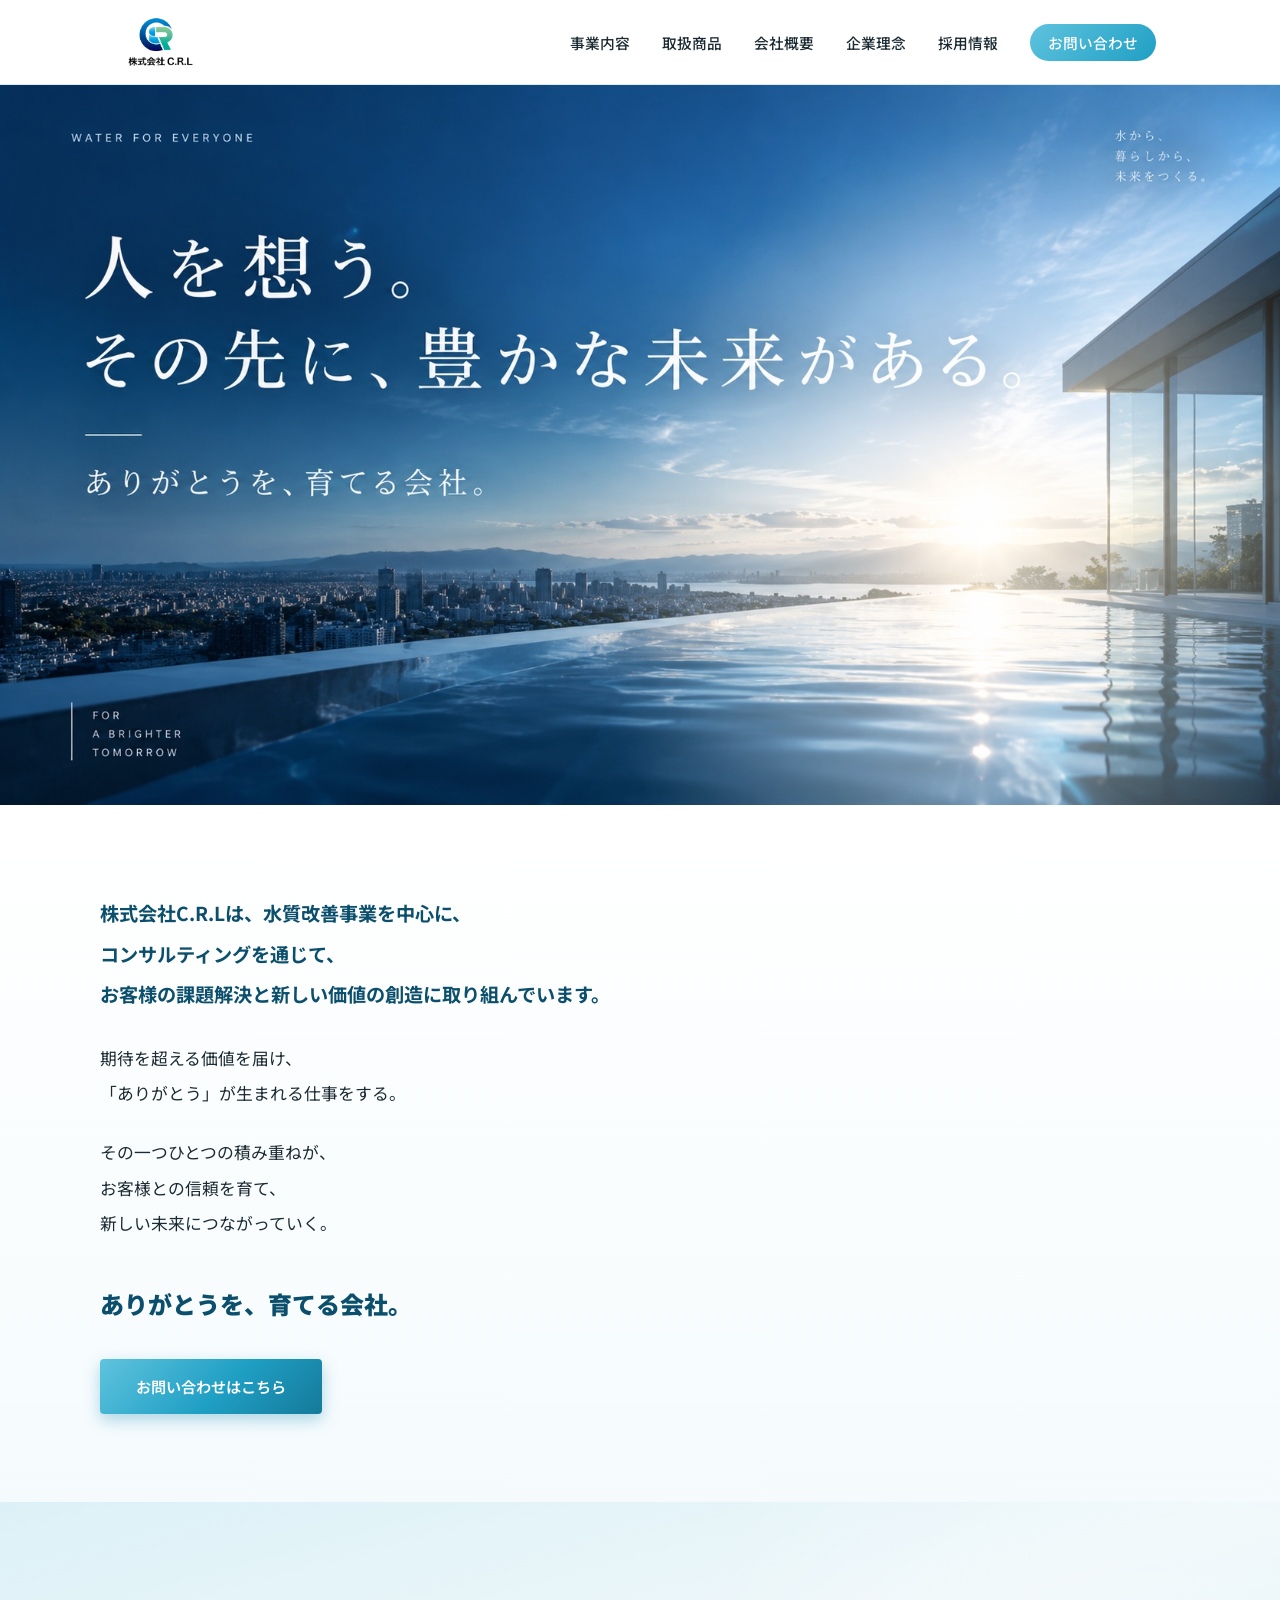
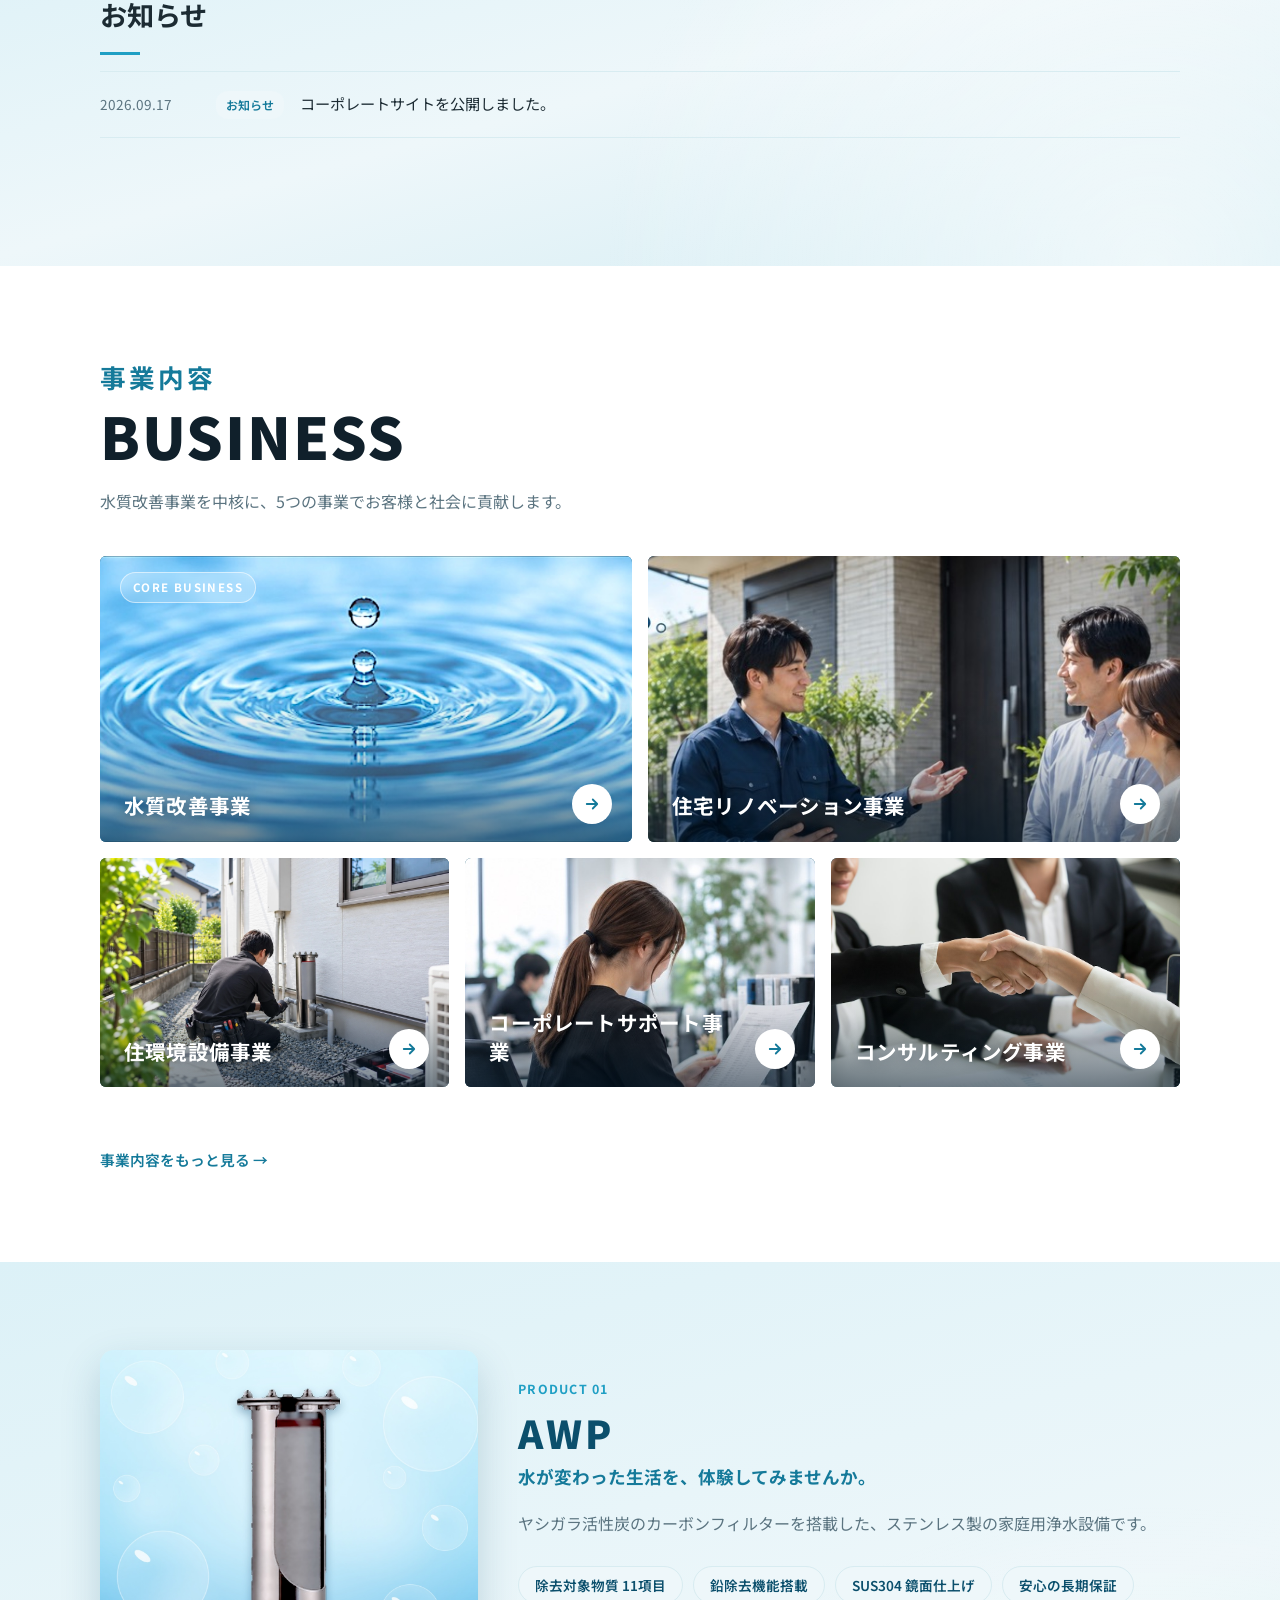
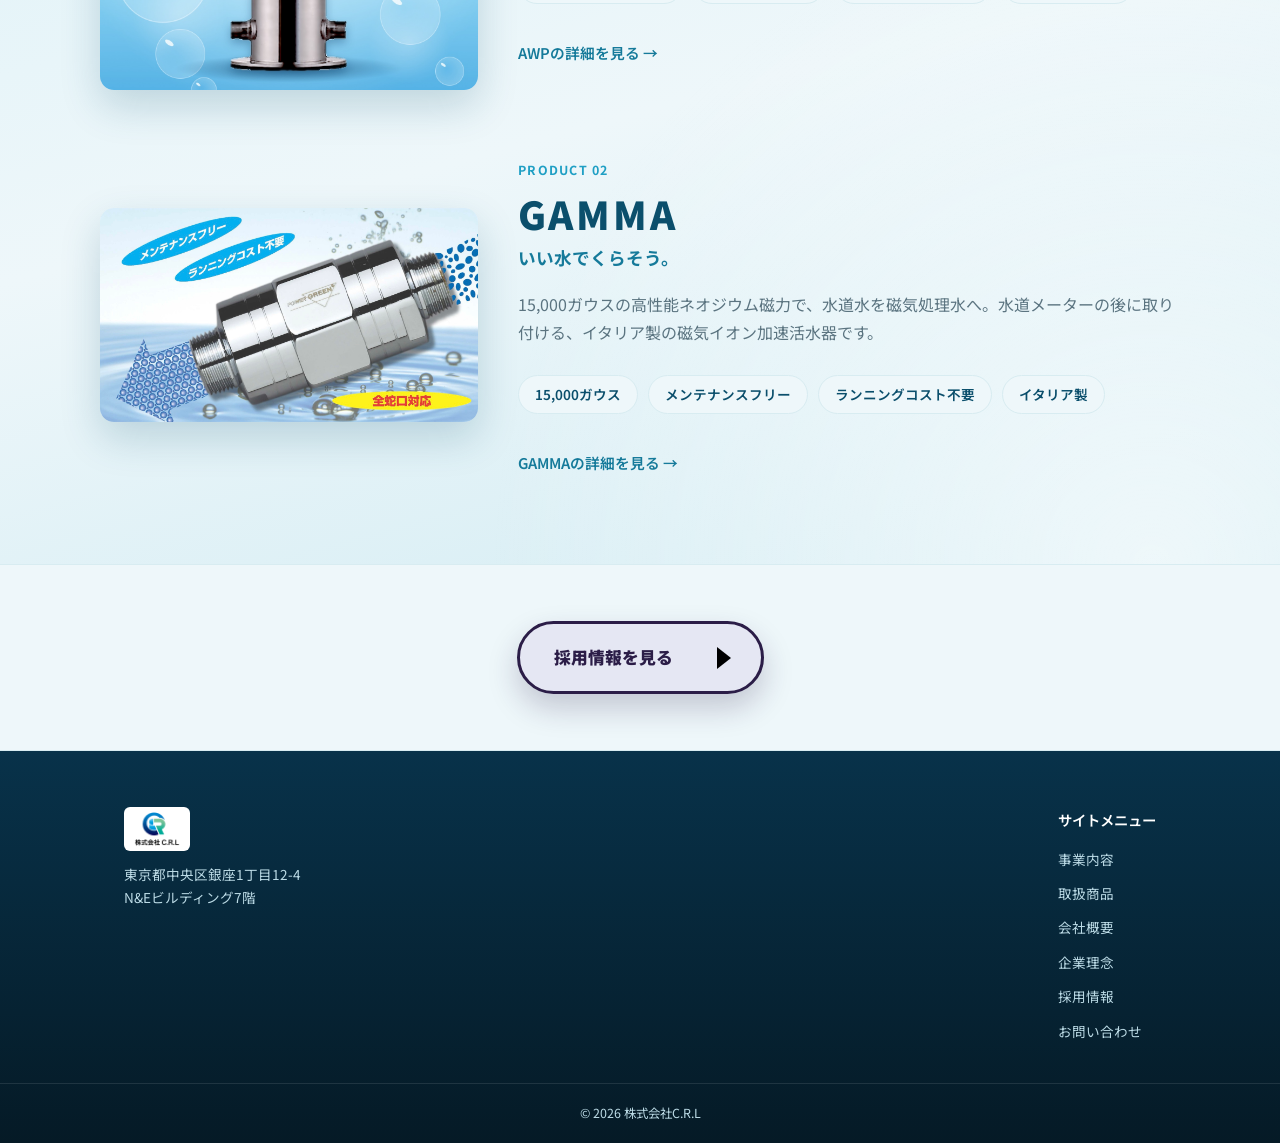
==== index.html @ c2d2c3d7 "トップ: PCでヒーロー画像を画面いっぱいに表示 Co-Authored-By: Claude Opus 5.5 <noreply@anthropic.com>" ====
<!DOCTYPE html>
<html lang="ja">
<head>
<meta charset="UTF-8">
<meta name="viewport" content="width=device-width, initial-scale=1.0">
<title>株式会社C.R.L | 澄みきった水を、すべての人へ</title>
<meta name="description" content="株式会社C.R.Lは、水質改善事業を中核に、住宅リノベーション事業・住環境設備事業・コーポレートサポート事業・コンサルティング事業を展開。give & giveの精神で、常に貢献し続けられる企業を目指しています。">
<link rel="icon" href="favicon.svg" type="image/svg+xml">
<link rel="preconnect" href="https://fonts.googleapis.com">
<link rel="preconnect" href="https://fonts.gstatic.com" crossorigin>
<link href="https://fonts.googleapis.com/css2?family=Noto+Sans+JP:wght@400;500;700;900&display=swap" rel="stylesheet">
<link rel="stylesheet" href="style.css?v=20260923f">
</head>
<body>

<header class="site-header">
  <div class="header-inner">
    <a href="index.html" class="logo"><img src="images/logo.png" class="logo-full" alt="株式会社C.R.L"></a>
    <nav class="main-nav">
      <button class="nav-toggle" aria-label="メニューを開く" aria-expanded="false">
        <span></span><span></span><span></span>
      </button>
      <ul class="nav-list">
        <li><a href="business.html">事業内容</a></li>
        <li><a href="products.html">取扱商品</a></li>
        <li><a href="about.html">会社概要</a></li>
        <li><a href="philosophy.html">企業理念</a></li>
        <li><a href="recruit.html">採用情報</a></li>
        <li><a href="contact.html" class="nav-cta">お問い合わせ</a></li>
      </ul>
    </nav>
  </div>
</header>

<main>

  <section id="top" class="hero hero-live">
    <div class="hero-photo" aria-hidden="true"><div class="hero-photo-zoom"><div class="hero-photo-img"></div><div class="hero-sky hero-sky-1"></div><div class="hero-sky hero-sky-2"></div><div class="hero-cover hero-cover-a"></div><div class="hero-cover hero-cover-b"></div><div class="hero-cover hero-cover-c"></div><div class="hero-cover hero-cover-d"></div><div class="hero-cover hero-cover-e"></div><div class="hero-cover hero-cover-f"></div></div><div class="hero-glare"></div></div>
    <div class="hero-shade" aria-hidden="true"></div>
    <div class="hero-inner hero-inner-live">
      <p class="hero-eyebrow">Water for Everyone</p>
      <h1 class="hero-title hero-title-2">
        <span class="hero-line"><span>人を想う。</span></span>
        <span class="hero-line"><span>その先に、豊かな未来がある。</span></span>
      </h1>
      <p class="hero-catch">ありがとうを、育てる会社。</p>
    </div>
    <a href="#intro" class="hero-scroll" aria-label="下へスクロール"><span>SCROLL</span><i></i></a>
  <div class="hero-waves" aria-hidden="true">
    <svg class="hero-wave hero-wave-back" viewBox="0 0 2880 120" preserveAspectRatio="none"><path d="M0,80 C300,30 560,110 900,70 C1180,38 1300,96 1440,80 C1740,30 2000,110 2340,70 C2620,38 2740,96 2880,80 L2880,120 L0,120 Z"/></svg>
    <svg class="hero-wave hero-wave-mid" viewBox="0 0 2880 120" preserveAspectRatio="none"><path d="M0,64 C240,120 480,0 720,48 C960,96 1200,32 1440,64 C1680,120 1920,0 2160,48 C2400,96 2640,32 2880,64 L2880,120 L0,120 Z"/></svg>
    <svg class="hero-wave hero-wave-front" viewBox="0 0 2880 120" preserveAspectRatio="none"><path d="M0,80 C300,30 560,110 900,70 C1180,38 1300,96 1440,80 C1740,30 2000,110 2340,70 C2620,38 2740,96 2880,80 L2880,120 L0,120 Z"/></svg>
  </div>
</section>

<section id="intro" class="section">
    <div class="section-inner">
      <div class="intro-copy">
        <p class="intro-lead"><span class="phrase">株式会社C.R.Lは、</span><span class="phrase">水質改善事業を中心に、</span><br><span class="phrase">コンサルティングを通じて、</span><br><span class="phrase">お客様の課題解決と</span><span class="phrase">新しい価値の創造に</span><span class="phrase">取り組んでいます。</span></p>
        <p><span class="phrase">期待を超える価値を届け、</span><br><span class="phrase">「ありがとう」が</span><span class="phrase">生まれる仕事をする。</span></p>
        <p><span class="phrase">その一つひとつの積み重ねが、</span><br><span class="phrase">お客様との信頼を育て、</span><br><span class="phrase">新しい未来につながっていく。</span></p>
        <p class="intro-catch"><span class="phrase">ありがとうを、</span><span class="phrase">育てる会社。</span></p>
        <a href="contact.html" class="btn btn-primary">お問い合わせはこちら</a>
      </div>
    </div>
  </section>

  <section id="news" class="section section-alt">
    <div class="section-inner">
      <h2 class="section-title">お知らせ</h2>
      <ul class="news-list">
        <li class="news-item">
          <span class="news-date">2026.09.17</span>
          <span class="news-tag">お知らせ</span>
          <span class="news-title">コーポレートサイトを公開しました。</span>
        </li>
      </ul>
      <p class="news-more">最新情報は随時こちらに掲載してまいります。</p>
    </div>
  </section>

  <section id="business-preview" class="section biz-section">
    <div class="section-inner">
      <p class="biz-eyebrow">事業内容</p>
      <h2 class="biz-heading">BUSINESS</h2>
      <p class="section-lead">水質改善事業を中核に、5つの事業でお客様と社会に貢献します。</p>
      <div class="biz-grid">
        <a href="business.html#water" class="biz-tile biz-tile-wide">
          <img src="images/tile-water-drop2.jpg" alt="水滴が落ちて広がる水面の波紋" loading="lazy">
          <span class="biz-tile-badge">CORE BUSINESS</span>
          <span class="biz-tile-title">水質改善事業</span>
          <span class="biz-tile-arrow" aria-hidden="true"><svg viewBox="0 0 24 24"><path d="M5 12h14M13 6l6 6-6 6"/></svg></span>
        </a>
        <a href="business.html#renovation" class="biz-tile biz-tile-wide">
          <img src="images/tile-renovation.jpg" alt="お客様に住まいの提案をするスタッフ" loading="lazy">
          <span class="biz-tile-title">住宅リノベーション事業</span>
          <span class="biz-tile-arrow" aria-hidden="true"><svg viewBox="0 0 24 24"><path d="M5 12h14M13 6l6 6-6 6"/></svg></span>
        </a>
        <a href="business.html#housing" class="biz-tile">
          <img src="images/housing-equipment.jpg" alt="住宅の浄水設備を施工するスタッフ" loading="lazy">
          <span class="biz-tile-title">住環境設備事業</span>
          <span class="biz-tile-arrow" aria-hidden="true"><svg viewBox="0 0 24 24"><path d="M5 12h14M13 6l6 6-6 6"/></svg></span>
        </a>
        <a href="business.html#corporate-support" class="biz-tile">
          <img src="images/tile-corporate.jpg" alt="オフィスで書類を確認するスタッフ" loading="lazy">
          <span class="biz-tile-title">コーポレートサポート事業</span>
          <span class="biz-tile-arrow" aria-hidden="true"><svg viewBox="0 0 24 24"><path d="M5 12h14M13 6l6 6-6 6"/></svg></span>
        </a>
        <a href="business.html#consulting" class="biz-tile">
          <img src="images/tile-consulting.jpg" alt="握手を交わすビジネスパートナー" loading="lazy">
          <span class="biz-tile-title">コンサルティング事業</span>
          <span class="biz-tile-arrow" aria-hidden="true"><svg viewBox="0 0 24 24"><path d="M5 12h14M13 6l6 6-6 6"/></svg></span>
        </a>
      </div>
      <a href="business.html" class="link-more">事業内容をもっと見る →</a>
    </div>
  </section>

  <section id="product-preview" class="section section-alt">
    <div class="section-inner">
      <div class="product-teaser">
        <div class="product-visual">
          <img src="images/awp-product.jpg" alt="浄水設備 AWP の本体" loading="lazy">
        </div>
        <div class="product-summary">
          <span class="section-eyebrow">PRODUCT 01</span>
          <h2 class="product-name">AWP</h2>
          <p class="product-tagline">水が変わった生活を、体験してみませんか。</p>
          <p class="product-text">ヤシガラ活性炭のカーボンフィルターを搭載した、ステンレス製の家庭用浄水設備です。</p>
          <ul class="chip-list chip-list-light">
            <li>除去対象物質 11項目</li>
            <li>鉛除去機能搭載</li>
            <li>SUS304 鏡面仕上げ</li>
            <li>安心の長期保証</li>
          </ul>
          <a href="products.html#awp" class="link-more">AWPの詳細を見る →</a>
        </div>
      </div>
      <div class="product-teaser product-teaser-next">
        <div class="product-visual">
          <img src="images/gamma-product.jpg" alt="磁気イオン加速活水器 パワーグリーン ガンマ の本体" loading="lazy">
        </div>
        <div class="product-summary">
          <span class="section-eyebrow">PRODUCT 02</span>
          <h2 class="product-name">GAMMA</h2>
          <p class="product-tagline">いい水でくらそう。</p>
          <p class="product-text">15,000ガウスの高性能ネオジウム磁力で、水道水を磁気処理水へ。水道メーターの後に取り付ける、イタリア製の磁気イオン加速活水器です。</p>
          <ul class="chip-list chip-list-light">
            <li>15,000ガウス</li>
            <li>メンテナンスフリー</li>
            <li>ランニングコスト不要</li>
            <li>イタリア製</li>
          </ul>
          <a href="products.html#gamma" class="link-more">GAMMAの詳細を見る →</a>
        </div>
      </div>
    </div>
  </section>

  <section id="recruit-banner" class="section-banner">
    <div class="section-inner section-banner-inner section-banner-center">
      <a href="recruit.html" class="btn btn-pill">採用情報を見る</a>
    </div>
  </section>

</main>

<footer class="site-footer">
  <div class="footer-inner">
    <div class="footer-col footer-brand">
      <p class="footer-logo"><img src="images/logo.png" class="logo-full logo-full-footer" alt="株式会社C.R.L"></p>
      <p class="footer-address">東京都中央区銀座1丁目12-4<br>N&amp;Eビルディング7階</p>
    </div>
    <div class="footer-col">
      <p class="footer-heading">サイトメニュー</p>
      <ul class="footer-nav">
        <li><a href="business.html">事業内容</a></li>
        <li><a href="products.html">取扱商品</a></li>
        <li><a href="about.html">会社概要</a></li>
        <li><a href="philosophy.html">企業理念</a></li>
        <li><a href="recruit.html">採用情報</a></li>
        <li><a href="contact.html">お問い合わせ</a></li>
      </ul>
    </div>
  </div>
  <div class="footer-bottom">
    <p>&copy; 2026 株式会社C.R.L</p>
  </div>
</footer>

<script src="script.js?v=20260923f"></script>
</body>
</html>
---- style.css ----
:root {
  --color-bg: #ffffff;
  --color-bg-alt: #eef7fa;
  --color-text: #1c2b33;
  --color-text-muted: #5b7480;
  --color-accent: #1f9fc4;
  --color-accent-dark: #157a9a;
  --color-water-deep: #0b4f6c;
  --color-water-deep-dark: #08324a;
  --color-water-light: #5fc3de;
  --color-border: #d8ecf1;
  --font-base: "Noto Sans JP", "Hiragino Sans", "Yu Gothic", "Helvetica Neue", Arial, sans-serif;
  --max-width: 1080px;
}

* {
  margin: 0;
  padding: 0;
  box-sizing: border-box;
}

html {
  scroll-behavior: smooth;
}

body {
  font-family: var(--font-base);
  color: var(--color-text);
  background:
    radial-gradient(circle at 100% 0%, rgba(95, 195, 222, 0.10) 0%, rgba(95, 195, 222, 0) 40%),
    radial-gradient(circle at 0% 60%, rgba(31, 159, 196, 0.08) 0%, rgba(31, 159, 196, 0) 45%),
    var(--color-bg);
  line-height: 1.8;
  font-size: 16px;
}

a {
  color: inherit;
  text-decoration: none;
}

img {
  max-width: 100%;
  display: block;
}

/* Header */
.site-header {
  position: sticky;
  top: 0;
  z-index: 100;
  background: rgba(255, 255, 255, 0.95);
  border-bottom: 1px solid var(--color-border);
  backdrop-filter: blur(6px);
}

.header-inner {
  max-width: var(--max-width);
  margin: 0 auto;
  display: flex;
  align-items: center;
  justify-content: space-between;
  padding: 16px 24px;
}

.logo {
  display: flex;
  align-items: center;
}

.logo-full {
  height: 52px;
  width: auto;
}

.main-nav {
  display: flex;
  align-items: center;
}

.nav-list {
  display: flex;
  gap: 32px;
  list-style: none;
}

.nav-list a {
  font-size: 0.92rem;
  font-weight: 500;
  transition: color 0.2s;
}

.nav-list a:hover {
  color: var(--color-accent);
}

.nav-list a.is-current {
  color: var(--color-accent);
  font-weight: 700;
}

.nav-cta {
  background: linear-gradient(135deg, var(--color-water-light) 0%, var(--color-accent) 100%);
  color: #fff !important;
  padding: 8px 18px;
  border-radius: 20px;
}

.nav-cta:hover {
  color: #fff !important;
  opacity: 0.9;
}

.nav-toggle {
  display: none;
  flex-direction: column;
  justify-content: center;
  gap: 5px;
  width: 32px;
  height: 32px;
  background: none;
  border: none;
  cursor: pointer;
}

.nav-toggle span {
  display: block;
  height: 2px;
  width: 100%;
  background: var(--color-text);
}

/* Hero */
.hero {
  position: relative;
  padding: 140px 24px 100px;
  text-align: center;
  background-image:
    linear-gradient(150deg, #eef9fc 0%, #a9e8f7 30%, #2fb8ea 62%, #0a6fc2 100%),
    url("https://images.unsplash.com/photo-1498462440456-0dba182e775b?w=1600&q=80&fit=crop&auto=format");
  background-blend-mode: color, normal;
  background-size: auto, cover;
  background-position: center, center 30%;
  background-repeat: no-repeat, no-repeat;
  overflow: hidden;
}

.hero::before,
.page-hero::before,
.section-water::before {
  content: "";
  position: absolute;
  inset: -20%;
  background:
    radial-gradient(circle at 30% 30%, rgba(255, 255, 255, 0.35) 0%, rgba(255, 255, 255, 0) 30%),
    radial-gradient(circle at 75% 65%, rgba(255, 255, 255, 0.25) 0%, rgba(255, 255, 255, 0) 25%);
  background-size: 160% 160%;
  animation: waterDrift 16s ease-in-out infinite alternate;
  pointer-events: none;
}

@keyframes waterDrift {
  0% { background-position: 0% 0%; }
  100% { background-position: 30% 20%; }
}

@media (prefers-reduced-motion: reduce) {
  .hero::before,
  .page-hero::before,
  .section-water::before {
    animation: none;
  }
}

.hero-inner {
  max-width: 720px;
  margin: 0 auto;
  position: relative;
  z-index: 1;
}

.stat-bar {
  position: relative;
  z-index: 1;
  max-width: 900px;
  margin: 56px auto 0;
  display: grid;
  grid-template-columns: repeat(5, 1fr);
  background: rgba(255, 255, 255, 0.55);
  border: 1px solid rgba(255, 255, 255, 0.7);
  border-radius: 12px;
  padding: 24px 12px;
  backdrop-filter: blur(4px);
  box-shadow: 0 12px 30px rgba(11, 79, 108, 0.12);
}

.stat-item {
  text-align: center;
  border-right: 1px solid rgba(11, 79, 108, 0.12);
}

.stat-item:last-child {
  border-right: none;
}

.stat-num {
  display: block;
  font-size: 1.6rem;
  font-weight: 700;
  color: var(--color-water-deep);
}

.stat-unit {
  font-size: 0.85rem;
  font-weight: 500;
  margin-left: 2px;
}

.stat-label {
  display: block;
  font-size: 0.78rem;
  color: var(--color-text-muted);
  margin-top: 4px;
}

.wave-divider {
  position: absolute;
  left: 0;
  right: 0;
  bottom: -1px;
  line-height: 0;
}

.wave-divider svg {
  width: 100%;
  height: 90px;
  display: block;
  fill: var(--color-bg);
}

.hero-eyebrow {
  color: #ffffff;
  font-weight: 700;
  letter-spacing: 0.15em;
  text-transform: uppercase;
  font-size: 0.8rem;
  margin-bottom: 16px;
  text-shadow: 0 1px 10px rgba(4, 60, 85, 0.5);
}

.hero h1 {
  font-size: clamp(1.8rem, 4vw, 2.6rem);
  font-weight: 700;
  line-height: 1.5;
  margin-bottom: 24px;
  color: #06263b;
  text-shadow: 0 1px 0 rgba(255, 255, 255, 0.5), 0 4px 20px rgba(255, 255, 255, 0.4);
}

.hero-lead {
  color: #0d3a52;
  margin-bottom: 28px;
  font-size: 1.02rem;
  font-weight: 500;
  line-height: 2;
  text-shadow: 0 1px 0 rgba(255, 255, 255, 0.45), 0 2px 14px rgba(255, 255, 255, 0.35);
}

.hero-lead p + p {
  margin-top: 1.4em;
}

.hero-catch {
  color: #06263b;
  font-size: clamp(1.15rem, 2.6vw, 1.5rem);
  font-weight: 700;
  letter-spacing: 0.08em;
  margin-bottom: 36px;
  text-shadow: 0 1px 0 rgba(255, 255, 255, 0.5), 0 4px 20px rgba(255, 255, 255, 0.4);
}

.btn {
  display: inline-block;
  padding: 14px 36px;
  border-radius: 4px;
  font-weight: 600;
  font-size: 0.95rem;
  cursor: pointer;
  border: none;
  transition: all 0.2s;
}

.btn-primary {
  background: linear-gradient(135deg, var(--color-water-light) 0%, var(--color-accent) 55%, var(--color-accent-dark) 100%);
  color: #fff;
  box-shadow: 0 6px 16px rgba(31, 143, 184, 0.35);
}

.btn-primary:hover {
  background: linear-gradient(135deg, var(--color-accent) 0%, var(--color-accent-dark) 55%, var(--color-water-deep) 100%);
}

/* Page hero (sub pages) */
.page-hero {
  position: relative;
  padding: 96px 24px 80px;
  text-align: center;
  background-image:
    linear-gradient(150deg, #eef9fc 0%, #a9e8f7 30%, #2fb8ea 62%, #0a6fc2 100%),
    url("https://images.unsplash.com/photo-1498462440456-0dba182e775b?w=1600&q=80&fit=crop&auto=format");
  background-blend-mode: color, normal;
  background-size: auto, cover;
  background-position: center, center 30%;
  background-repeat: no-repeat, no-repeat;
  overflow: hidden;
}

.page-hero-water {
  background:
    radial-gradient(circle at 85% 0%, rgba(95, 195, 222, 0.35) 0%, rgba(95, 195, 222, 0) 55%),
    linear-gradient(150deg, #146a8c 0%, var(--color-water-deep) 35%, var(--color-water-deep-dark) 75%, #051f2e 100%);
}

.page-hero-water .page-hero-eyebrow,
.page-hero-water h1 {
  color: #fff;
  text-shadow: none;
}

.page-hero-water p {
  color: #bcdbe6;
}

.page-hero-inner {
  max-width: 640px;
  margin: 0 auto;
  position: relative;
  z-index: 1;
}

.page-hero-eyebrow {
  color: #ffffff;
  font-weight: 700;
  letter-spacing: 0.15em;
  text-transform: uppercase;
  font-size: 0.8rem;
  margin-bottom: 14px;
  text-shadow: 0 1px 10px rgba(4, 60, 85, 0.5);
}

.page-hero-inner h1 {
  font-size: clamp(1.6rem, 3.4vw, 2.2rem);
  font-weight: 700;
  color: #06263b;
  text-shadow: 0 1px 0 rgba(255, 255, 255, 0.5), 0 4px 20px rgba(255, 255, 255, 0.4);
  margin-bottom: 14px;
}

.page-hero-inner p {
  color: #0d3a52;
  font-weight: 500;
  text-shadow: 0 1px 0 rgba(255, 255, 255, 0.45), 0 2px 14px rgba(255, 255, 255, 0.35);
}

.section-eyebrow {
  display: inline-block;
  color: var(--color-accent);
  font-weight: 700;
  letter-spacing: 0.1em;
  text-transform: uppercase;
  font-size: 0.78rem;
  margin-bottom: 10px;
}

.section-note {
  color: var(--color-text-muted);
  font-size: 0.85rem;
  margin-top: 8px;
}

/* Sections */
.section {
  padding: 88px 24px;
  background: linear-gradient(180deg, #ffffff 0%, #f5fbfd 100%);
}

.section-alt {
  background:
    radial-gradient(circle at 90% 100%, rgba(255, 255, 255, 0.6) 0%, rgba(255, 255, 255, 0) 45%),
    linear-gradient(165deg, #dcf1f7 0%, var(--color-bg-alt) 50%, #d3ecf3 100%);
}

.section-water {
  position: relative;
  overflow: hidden;
  background:
    radial-gradient(circle at 85% 0%, rgba(95, 195, 222, 0.35) 0%, rgba(95, 195, 222, 0) 55%),
    linear-gradient(150deg, #146a8c 0%, var(--color-water-deep) 35%, var(--color-water-deep-dark) 75%, #051f2e 100%);
  color: #fff;
}

.section-water > .section-inner {
  position: relative;
  z-index: 1;
}

.section-title-light {
  color: #fff;
}

.section-title-light::after {
  background: #7fd4ea;
}

.section-lead-light {
  color: #bcdbe6;
}

.section-inner {
  max-width: var(--max-width);
  margin: 0 auto;
}

.section-title {
  font-size: 1.7rem;
  font-weight: 700;
  margin-bottom: 16px;
  position: relative;
  padding-bottom: 16px;
}

.section-title::after {
  content: "";
  position: absolute;
  left: 0;
  bottom: 0;
  width: 40px;
  height: 3px;
  background: var(--color-accent);
}

.section-lead {
  color: var(--color-text-muted);
  margin-bottom: 40px;
  max-width: 640px;
}

/* Info table */
.info-table {
  width: 100%;
  border-collapse: collapse;
  background: #fff;
  border: 1px solid var(--color-border);
  border-radius: 8px;
  box-shadow: 0 8px 24px rgba(11, 79, 108, 0.06);
}

.info-table tr:first-child th,
.info-table tr:first-child td {
  padding-top: 20px;
}

.info-table tr:last-child th,
.info-table tr:last-child td {
  padding-bottom: 20px;
}

.info-table th {
  padding-left: 20px;
}

.info-table td {
  padding-right: 20px;
}

.info-table tr {
  border-bottom: 1px solid var(--color-border);
}

.info-table th,
.info-table td {
  padding: 16px 12px;
  text-align: left;
  vertical-align: top;
}

.info-table th {
  width: 140px;
  font-weight: 600;
  color: var(--color-text-muted);
  font-size: 0.92rem;
}

/* Features */
.feature-grid {
  display: grid;
  grid-template-columns: repeat(3, 1fr);
  gap: 24px;
}

.feature-card {
  background: linear-gradient(160deg, rgba(255, 255, 255, 0.1) 0%, rgba(255, 255, 255, 0.03) 100%);
  border: 1px solid rgba(255, 255, 255, 0.18);
  border-radius: 8px;
  padding: 32px 24px;
  text-align: center;
}

.feature-icon-wrap {
  width: 64px;
  height: 64px;
  margin: 0 auto 20px;
  border-radius: 50%;
  display: flex;
  align-items: center;
  justify-content: center;
  background: linear-gradient(135deg, var(--color-water-light) 0%, var(--color-accent) 100%);
  box-shadow: 0 6px 18px rgba(0, 0, 0, 0.2);
}

.feature-icon {
  width: 28px;
  height: 28px;
  fill: none;
  stroke: #fff;
  stroke-width: 1.8;
}

.feature-card h3 {
  font-size: 1.05rem;
  margin-bottom: 12px;
  color: #fff;
}

.feature-card p {
  color: #bcdbe6;
  font-size: 0.92rem;
}

/* News */
.news-list {
  list-style: none;
  border-top: 1px solid var(--color-border);
}

.news-item {
  display: flex;
  align-items: baseline;
  gap: 16px;
  padding: 18px 0;
  border-bottom: 1px solid var(--color-border);
  flex-wrap: wrap;
}

.news-date {
  color: var(--color-text-muted);
  font-size: 0.85rem;
  min-width: 100px;
}

.news-tag {
  background: var(--color-bg-alt);
  color: var(--color-accent-dark);
  font-size: 0.75rem;
  font-weight: 600;
  padding: 3px 10px;
  border-radius: 12px;
}

.news-title {
  font-size: 0.95rem;
}

.news-more {
  color: var(--color-text-muted);
  font-size: 0.85rem;
  margin-top: 16px;
}

/* Link more */
.link-more {
  display: inline-block;
  margin-top: 32px;
  font-weight: 600;
  font-size: 0.92rem;
  color: var(--color-accent-dark);
  transition: opacity 0.2s;
}

.link-more:hover {
  opacity: 0.7;
}

.link-more-light {
  color: #fff;
}

/* Feature highlight */
.feature-card-highlight {
  position: relative;
  background: linear-gradient(160deg, rgba(255, 255, 255, 0.16) 0%, rgba(255, 255, 255, 0.04) 100%);
  border: 1px solid rgba(255, 255, 255, 0.3);
}

.feature-badge {
  position: absolute;
  top: 16px;
  right: 16px;
  background: rgba(255, 255, 255, 0.15);
  color: #fff;
  font-size: 0.65rem;
  font-weight: 700;
  letter-spacing: 0.05em;
  padding: 4px 10px;
  border-radius: 10px;
}

.feature-icon-wrap-lg {
  width: 80px;
  height: 80px;
}

.feature-icon-lg {
  width: 36px;
  height: 36px;
}

/* Numbers */
.numbers-grid {
  display: grid;
  grid-template-columns: repeat(3, 1fr);
  gap: 24px;
}

.numbers-grid-compact {
  margin-bottom: 8px;
}

.number-card {
  background: #fff;
  border: 1px solid var(--color-border);
  border-radius: 8px;
  padding: 32px 20px;
  text-align: center;
  box-shadow: 0 8px 24px rgba(11, 79, 108, 0.06);
}

.number-value {
  font-size: 2.4rem;
  font-weight: 900;
  color: var(--color-water-deep);
}

.number-unit {
  font-size: 1rem;
  font-weight: 700;
  color: var(--color-accent);
  margin-left: 4px;
}

.number-label {
  display: block;
  margin-top: 10px;
  color: var(--color-text-muted);
  font-size: 0.85rem;
}

/* Banner */
.section-banner {
  padding: 56px 24px;
  background: var(--color-bg-alt);
  border-top: 1px solid var(--color-border);
  border-bottom: 1px solid var(--color-border);
}

.section-banner-inner {
  display: flex;
  align-items: center;
  justify-content: space-between;
  gap: 24px;
  flex-wrap: wrap;
}

.section-banner-eyebrow {
  color: var(--color-accent);
  font-weight: 700;
  letter-spacing: 0.1em;
  font-size: 0.75rem;
  margin-bottom: 6px;
}

.section-banner-inner h2 {
  font-size: 1.3rem;
  margin-bottom: 6px;
}

.section-banner-inner p {
  color: var(--color-text-muted);
  font-size: 0.9rem;
}

.btn-outline {
  background: transparent;
  border: 2px solid var(--color-accent);
  color: var(--color-accent-dark);
  white-space: nowrap;
}

.btn-outline:hover {
  background: var(--color-accent);
  color: #fff;
}

/* Detail grid (business page) */
.detail-grid {
  display: grid;
  grid-template-columns: 1fr 1fr;
  gap: 40px;
  align-items: center;
}

.detail-photo img {
  border-radius: 10px;
  box-shadow: 0 12px 30px rgba(11, 79, 108, 0.15);
}

.detail-list {
  display: grid;
  gap: 24px;
}

.detail-item {
  display: flex;
  gap: 16px;
  align-items: flex-start;
}

.detail-item .feature-icon-wrap {
  flex-shrink: 0;
  margin: 0;
  width: 48px;
  height: 48px;
}

.detail-item .feature-icon {
  width: 22px;
  height: 22px;
}

.detail-item h3 {
  font-size: 1rem;
  margin-bottom: 6px;
}

.detail-item p {
  color: var(--color-text-muted);
  font-size: 0.9rem;
}

.mvv-list-wide {
  max-width: 640px;
}

.mvv-list-wide li {
  font-size: 0.95rem;
  margin-bottom: 14px;
}

/* Message box (about page) */
.message-box {
  background: #fff;
  border: 1px solid var(--color-border);
  border-radius: 8px;
  padding: 32px;
  box-shadow: 0 8px 24px rgba(11, 79, 108, 0.06);
  max-width: 720px;
}

.message-box p {
  color: var(--color-text-muted);
}

.message-sign {
  margin-top: 16px;
  font-weight: 600;
  color: var(--color-text) !important;
}

/* Org chart (about page) */
.org-chart {
  display: flex;
  flex-direction: column;
  align-items: center;
  gap: 4px;
}

.org-box {
  background: #fff;
  border: 1px solid var(--color-border);
  border-radius: 8px;
  padding: 14px 24px;
  font-weight: 600;
  font-size: 0.92rem;
  box-shadow: 0 6px 18px rgba(11, 79, 108, 0.06);
  text-align: center;
}

.org-box-top {
  background: var(--color-water-deep);
  color: #fff;
  border-color: var(--color-water-deep);
}

.org-lines {
  width: 2px;
  height: 24px;
  background: var(--color-border);
}

.org-row {
  display: flex;
  gap: 20px;
  margin-top: 8px;
  flex-wrap: wrap;
  justify-content: center;
}

.org-note {
  text-align: center;
  color: var(--color-text-muted);
  font-size: 0.82rem;
  margin-top: 20px;
}

/* Works page */
.work-category {
  margin-bottom: 56px;
}

.work-category:last-child {
  margin-bottom: 0;
}

/* MVV */
.mvv-grid {
  display: grid;
  grid-template-columns: repeat(3, 1fr);
  gap: 24px;
}

.mvv-card {
  background: #fff;
  border: 1px solid var(--color-border);
  border-radius: 8px;
  padding: 32px 24px;
  text-align: center;
  box-shadow: 0 8px 24px rgba(11, 79, 108, 0.06);
}

.mvv-card h3 {
  color: var(--color-accent);
  font-size: 1.1rem;
  margin-bottom: 14px;
  letter-spacing: 0.05em;
}

.mvv-card p {
  color: var(--color-text-muted);
  font-size: 0.94rem;
}

.mvv-list {
  list-style: none;
  text-align: left;
  color: var(--color-text-muted);
  font-size: 0.9rem;
}

.mvv-list li {
  padding-left: 18px;
  margin-bottom: 10px;
  position: relative;
}

.mvv-list li::before {
  content: "";
  position: absolute;
  left: 0;
  top: 9px;
  width: 6px;
  height: 6px;
  border-radius: 50%;
  background: var(--color-accent);
}

.placeholder-img {
  background: repeating-linear-gradient(
    45deg,
    #e4f2f6,
    #e4f2f6 10px,
    #d7ebf1 10px,
    #d7ebf1 20px
  );
  display: flex;
  align-items: center;
  justify-content: center;
  color: #7a97a2;
  font-size: 0.85rem;
  font-weight: 600;
}

/* Access */
.access-grid {
  display: grid;
  grid-template-columns: 1fr 1fr;
  gap: 32px;
  align-items: start;
}

.map-embed {
  aspect-ratio: 4 / 3;
  border-radius: 6px;
  overflow: hidden;
  box-shadow: 0 8px 24px rgba(11, 79, 108, 0.12);
}

.map-embed iframe {
  width: 100%;
  height: 100%;
  border: 0;
}

/* Flow */
.flow-grid {
  display: grid;
  grid-template-columns: repeat(4, 1fr);
  gap: 20px;
}

.flow-step {
  position: relative;
  background: #fff;
  border: 1px solid var(--color-border);
  border-radius: 8px;
  padding: 28px 20px;
  box-shadow: 0 6px 18px rgba(11, 79, 108, 0.06);
}

.flow-num {
  display: block;
  font-size: 1.6rem;
  font-weight: 700;
  color: var(--color-accent);
  opacity: 0.5;
  margin-bottom: 8px;
}

.flow-step h3 {
  font-size: 1rem;
  margin-bottom: 8px;
}

.flow-step p {
  color: var(--color-text-muted);
  font-size: 0.88rem;
}

/* Contact form */
.contact-form {
  max-width: 560px;
}

.form-row {
  margin-bottom: 22px;
}

.form-row label {
  display: block;
  font-weight: 600;
  font-size: 0.92rem;
  margin-bottom: 8px;
}

.required {
  color: #c0503a;
  font-size: 0.75rem;
  font-weight: 600;
  margin-left: 4px;
}

.form-row input,
.form-row textarea {
  width: 100%;
  padding: 12px 14px;
  border: 1px solid var(--color-border);
  border-radius: 4px;
  font-family: inherit;
  font-size: 0.95rem;
  background: #fff;
}

.form-row input:focus,
.form-row textarea:focus {
  outline: none;
  border-color: var(--color-accent);
}

.form-note {
  margin-top: 16px;
  font-size: 0.9rem;
  color: var(--color-accent-dark);
}

/* Footer */
.site-footer {
  color: #bcdbe6;
  font-size: 0.85rem;
  background: linear-gradient(180deg, var(--color-water-deep-dark) 0%, #051a26 100%);
}

.footer-inner {
  max-width: var(--max-width);
  margin: 0 auto;
  padding: 56px 24px 40px;
  display: flex;
  justify-content: space-between;
  gap: 40px;
  flex-wrap: wrap;
}

.footer-logo {
  display: flex;
  align-items: center;
  margin-bottom: 12px;
}

.logo-full-footer {
  height: 44px;
  background: #fff;
  border-radius: 6px;
  padding: 4px 8px;
}

.footer-address {
  line-height: 1.7;
}

.footer-heading {
  color: #fff;
  font-weight: 600;
  font-size: 0.9rem;
  margin-bottom: 14px;
}

.footer-nav {
  list-style: none;
  display: grid;
  gap: 10px;
}

.footer-nav a {
  transition: color 0.2s;
}

.footer-nav a:hover {
  color: #fff;
}

.footer-bottom {
  text-align: center;
  padding: 18px 24px;
  border-top: 1px solid rgba(255, 255, 255, 0.1);
  font-size: 0.78rem;
}

/* Products page */
.product-intro {
  display: grid;
  grid-template-columns: 5fr 6fr;
  gap: 48px;
  align-items: center;
}

.product-visual img {
  width: 100%;
  border-radius: 14px;
  box-shadow: 0 16px 40px rgba(11, 79, 108, 0.2);
}

.product-name {
  font-size: 3.2rem;
  font-weight: 900;
  letter-spacing: 0.08em;
  line-height: 1.1;
  color: var(--color-water-deep);
}

.product-tagline {
  font-size: 1.1rem;
  font-weight: 700;
  color: var(--color-accent-dark);
  margin: 8px 0 16px;
}

.product-text {
  color: var(--color-text-muted);
  margin-bottom: 28px;
}

.highlight-grid {
  display: grid;
  grid-template-columns: repeat(4, 1fr);
  gap: 16px;
  margin-top: 40px;
}

.highlight-item {
  background: #fff;
  border: 1px solid var(--color-border);
  border-radius: 10px;
  padding: 20px 12px;
  text-align: center;
  box-shadow: 0 8px 24px rgba(11, 79, 108, 0.06);
}

.highlight-main {
  display: block;
  font-size: 1.4rem;
  font-weight: 900;
  color: var(--color-water-deep);
}

.highlight-sub {
  display: block;
  margin-top: 6px;
  font-size: 0.76rem;
  line-height: 1.6;
  color: var(--color-text-muted);
}

.concern-grid {
  display: grid;
  grid-template-columns: repeat(3, 1fr);
  gap: 24px;
}

.concern-card {
  background: #fff;
  border: 1px solid var(--color-border);
  border-top: 4px solid var(--color-accent);
  border-radius: 8px;
  padding: 28px 24px;
  box-shadow: 0 8px 24px rgba(11, 79, 108, 0.06);
}

.concern-card h3 {
  font-size: 1.15rem;
  margin-bottom: 6px;
  color: var(--color-water-deep);
}

.concern-lead {
  font-size: 0.86rem;
  font-weight: 700;
  color: var(--color-accent-dark);
  margin-bottom: 12px;
}

.concern-card p {
  font-size: 0.9rem;
  color: var(--color-text-muted);
}

.feature-grid-2 {
  grid-template-columns: repeat(2, 1fr);
}

.feature-strong {
  color: #fff !important;
  font-weight: 700;
  margin-bottom: 10px;
}

.chip-block {
  margin-top: 36px;
}

.chip-label {
  font-size: 0.85rem;
  color: #bcdbe6;
  margin-bottom: 12px;
}

.chip-list {
  list-style: none;
  display: flex;
  flex-wrap: wrap;
  gap: 10px;
}

.chip-list li {
  padding: 6px 16px;
  border-radius: 20px;
  font-size: 0.85rem;
  font-weight: 500;
  background: rgba(255, 255, 255, 0.14);
  border: 1px solid rgba(255, 255, 255, 0.3);
  color: #fff;
}

.chip-list-light li {
  background: var(--color-bg-alt);
  border: 1px solid var(--color-border);
  color: var(--color-water-deep);
  font-weight: 600;
}

.benefit-grid {
  display: grid;
  grid-template-columns: 1fr 1fr;
  gap: 24px;
  margin-top: 8px;
}

.benefit-card {
  background: #fff;
  border: 1px solid var(--color-border);
  border-radius: 10px;
  padding: 30px 28px;
  box-shadow: 0 8px 24px rgba(11, 79, 108, 0.06);
}

.benefit-wide {
  grid-column: 1 / -1;
}

.benefit-card h3 {
  font-size: 1.1rem;
  margin-bottom: 12px;
  color: var(--color-water-deep);
}

.benefit-card > p {
  font-size: 0.92rem;
  color: var(--color-text-muted);
}

.benefit-strong {
  margin: 18px 0 14px;
  font-weight: 700;
  color: var(--color-text) !important;
}

.step-list {
  list-style: none;
  counter-reset: step;
  display: grid;
  gap: 10px;
  margin-top: 18px;
}

.step-list li {
  counter-increment: step;
  position: relative;
  padding: 12px 16px 12px 52px;
  font-size: 0.9rem;
  font-weight: 500;
  border-radius: 8px;
  background: var(--color-bg-alt);
  color: var(--color-water-deep);
}

.step-list li::before {
  content: counter(step);
  position: absolute;
  left: 14px;
  top: 50%;
  transform: translateY(-50%);
  width: 26px;
  height: 26px;
  border-radius: 50%;
  display: flex;
  align-items: center;
  justify-content: center;
  font-size: 0.8rem;
  font-weight: 700;
  color: #fff;
  background: linear-gradient(135deg, var(--color-water-light), var(--color-accent));
}

.step-list li:last-child {
  background: #fdeee9;
  color: #a4442d;
}

.compare {
  display: flex;
  align-items: center;
  gap: 12px;
  margin: 18px 0 10px;
}

.compare-box {
  flex: 1;
  text-align: center;
  padding: 12px 8px;
  border-radius: 8px;
  background: var(--color-bg-alt);
  border: 1px solid var(--color-border);
}

.compare-box-awp {
  background: linear-gradient(160deg, #e2f6fc 0%, #c8ecf7 100%);
  border-color: var(--color-water-light);
}

.compare-label {
  display: block;
  font-size: 0.75rem;
  color: var(--color-text-muted);
}

.compare-value {
  display: block;
  font-size: 1.8rem;
  font-weight: 900;
  color: var(--color-water-deep);
}

.compare-box-awp .compare-value {
  color: var(--color-accent-dark);
}

.compare-arrow {
  color: var(--color-accent);
  font-size: 1.1rem;
}

.footnote {
  font-size: 0.76rem;
  color: var(--color-text-muted);
  margin-top: 10px;
}

.big-stat {
  margin-top: 18px;
  padding: 18px 20px;
  border-radius: 10px;
  background: linear-gradient(160deg, #e2f6fc 0%, #c8ecf7 100%);
  text-align: center;
}

.big-stat-value {
  display: block;
  font-size: 2.2rem;
  font-weight: 900;
  color: var(--color-accent-dark);
}

.big-stat-label {
  display: block;
  font-size: 0.82rem;
  color: var(--color-water-deep);
}

.spec-grid {
  display: grid;
  grid-template-columns: 1fr 1fr;
  gap: 32px;
  align-items: start;
  margin-top: 28px;
}

.spec-heading {
  font-size: 1.05rem;
  margin-bottom: 12px;
  padding-left: 12px;
  border-left: 4px solid var(--color-accent);
  color: var(--color-water-deep);
}

.spec-table th {
  width: 130px;
  font-size: 0.82rem;
}

.spec-table td {
  font-size: 0.88rem;
}

.cartridge-photo {
  margin: 20px 0;
}

.cartridge-photo img {
  width: 100%;
  border-radius: 10px;
  box-shadow: 0 8px 24px rgba(11, 79, 108, 0.15);
}

.notice-box {
  background: #fff;
  border: 1px solid var(--color-border);
  border-radius: 10px;
  padding: 24px 26px;
  box-shadow: 0 8px 24px rgba(11, 79, 108, 0.06);
}

.notice-box-warm {
  background: #fff8f4;
  border-color: #f3d6c9;
}

.notice-title {
  font-weight: 700;
  font-size: 0.92rem;
  color: #a4442d;
  margin-bottom: 8px;
}

.notice-box ul {
  list-style: none;
  font-size: 0.86rem;
  color: var(--color-text-muted);
}

.notice-box li {
  position: relative;
  padding-left: 16px;
  margin-bottom: 8px;
}

.notice-box li::before {
  content: "";
  position: absolute;
  left: 0;
  top: 11px;
  width: 5px;
  height: 5px;
  border-radius: 50%;
  background: var(--color-accent);
}

.price-grid {
  display: grid;
  grid-template-columns: 1fr 1fr;
  gap: 24px;
  margin-top: 32px;
}

.price-card {
  text-align: center;
  padding: 26px 20px;
  border-radius: 12px;
  color: #fff;
  background: linear-gradient(150deg, #146a8c 0%, var(--color-water-deep) 60%, var(--color-water-deep-dark) 100%);
  box-shadow: 0 12px 30px rgba(11, 79, 108, 0.25);
}

.price-label {
  display: block;
  font-size: 0.85rem;
  color: #bcdbe6;
}

.price-value {
  display: block;
  font-size: 2.4rem;
  font-weight: 900;
  line-height: 1.3;
}

.price-unit {
  font-size: 1rem;
  font-weight: 700;
  margin-left: 4px;
}

.price-sub {
  display: block;
  font-size: 0.82rem;
  color: #bcdbe6;
}

.test-list {
  border: 1px solid var(--color-border);
  border-radius: 10px;
  overflow: hidden;
  background: #fff;
  box-shadow: 0 8px 24px rgba(11, 79, 108, 0.06);
}

.test-row {
  display: grid;
  grid-template-columns: 1.1fr 1fr 2fr;
  gap: 16px;
  padding: 16px 22px;
  font-size: 0.88rem;
  border-bottom: 1px solid var(--color-border);
}

.test-row:last-child {
  border-bottom: none;
}

.test-head {
  background: var(--color-bg-alt);
  font-size: 0.78rem;
  font-weight: 700;
  color: var(--color-text-muted);
}

.test-name {
  font-weight: 700;
  color: var(--color-water-deep);
}

.assure-grid {
  display: grid;
  grid-template-columns: repeat(3, 1fr);
  gap: 20px;
  margin-top: 32px;
}

.assure-card {
  padding: 24px 22px;
  border-radius: 10px;
  background: var(--color-bg-alt);
  border: 1px solid var(--color-border);
}

.assure-card h3 {
  font-size: 0.98rem;
  margin-bottom: 8px;
  color: var(--color-water-deep);
}

.assure-card p {
  font-size: 0.85rem;
  color: var(--color-text-muted);
}

/* Product teaser (home) */
.product-teaser {
  display: grid;
  grid-template-columns: 4fr 7fr;
  gap: 40px;
  align-items: center;
}

.product-teaser .product-visual img {
  max-height: 340px;
  object-fit: cover;
}

.product-teaser .product-name {
  font-size: 2.4rem;
}

.product-teaser .chip-list {
  margin: 4px 0 4px;
}

/* Responsive */
@media (max-width: 768px) {
  .nav-toggle {
    display: flex;
  }

  .nav-list {
    position: absolute;
    top: 100%;
    left: 0;
    right: 0;
    background: #fff;
    flex-direction: column;
    gap: 0;
    border-bottom: 1px solid var(--color-border);
    max-height: 0;
    overflow: hidden;
    transition: max-height 0.25s ease;
  }

  .nav-list.open {
    max-height: 480px;
  }

  .nav-list .nav-cta {
    display: inline-block;
    margin: 12px 24px;
    text-align: center;
  }

  .nav-list li {
    border-top: 1px solid var(--color-border);
  }

  .nav-list a {
    display: block;
    padding: 16px 24px;
  }

  .hero {
    padding: 110px 20px 70px;
  }

  .mvv-grid,
  .feature-grid {
    grid-template-columns: 1fr;
  }

  .flow-grid {
    grid-template-columns: 1fr 1fr;
  }

  .stat-bar {
    grid-template-columns: repeat(2, 1fr);
    gap: 20px;
  }

  .stat-item {
    border-right: none;
    padding-bottom: 12px;
    border-bottom: 1px solid rgba(11, 79, 108, 0.12);
  }

  .stat-item:last-child {
    border-bottom: none;
    padding-bottom: 0;
  }

  .footer-inner {
    flex-direction: column;
    gap: 28px;
  }

  .access-grid {
    grid-template-columns: 1fr;
  }

  .detail-grid {
    grid-template-columns: 1fr;
  }

  .numbers-grid {
    grid-template-columns: 1fr 1fr;
  }

  .section-banner-inner {
    flex-direction: column;
    align-items: flex-start;
  }

  .org-row {
    flex-direction: column;
    width: 100%;
  }
}

@media (max-width: 768px) {
  .product-intro,
  .product-teaser,
  .spec-grid,
  .price-grid,
  .benefit-grid {
    grid-template-columns: 1fr;
  }

  .benefit-wide {
    grid-column: auto;
  }

  .highlight-grid,
  .concern-grid,
  .feature-grid-2,
  .assure-grid {
    grid-template-columns: 1fr;
  }

  .highlight-grid {
    grid-template-columns: 1fr 1fr;
  }

  .product-name {
    font-size: 2.6rem;
  }

  .test-row {
    grid-template-columns: 1fr;
    gap: 4px;
  }

  .test-head {
    display: none;
  }

  .compare-value {
    font-size: 1.5rem;
  }
}

@media (max-width: 768px) {
  .info-table th,
  .spec-table th {
    width: 92px;
    padding-left: 14px;
    font-size: 0.8rem;
  }

  .info-table td {
    padding-right: 14px;
  }
}

/* President message */
.message-box {
  max-width: 820px;
  padding: 48px 52px;
}

.message-box p {
  color: #3a4d57;
  line-height: 2.05;
  margin-bottom: 1.5em;
}

.message-box strong {
  font-weight: 700;
  color: var(--color-water-deep);
  background: linear-gradient(transparent 62%, rgba(95, 195, 222, 0.35) 62%);
}

.message-box .message-catch {
  font-size: clamp(1.5rem, 3.4vw, 2rem);
  font-weight: 900;
  line-height: 1.5;
  color: var(--color-water-deep);
  margin-bottom: 4px;
}

.message-box .message-catch-sub {
  font-size: 1.05rem;
  font-weight: 700;
  color: var(--color-accent-dark);
  margin-bottom: 2em;
  padding-bottom: 1.4em;
  border-bottom: 1px solid var(--color-border);
}

.message-list {
  list-style: none;
  margin: 0 0 1.6em;
  padding: 20px 24px;
  border-radius: 10px;
  background: var(--color-bg-alt);
}

.message-list li {
  position: relative;
  padding-left: 28px;
  line-height: 1.9;
  color: var(--color-water-deep);
  font-weight: 500;
}

.message-list li + li {
  margin-top: 8px;
}

.message-list li::before {
  content: "";
  position: absolute;
  left: 4px;
  top: 0.7em;
  width: 10px;
  height: 10px;
  border-radius: 50%;
  background: linear-gradient(135deg, var(--color-water-light), var(--color-accent));
}

.message-chips {
  list-style: none;
  display: flex;
  flex-wrap: wrap;
  gap: 10px;
  margin: 0 0 1.6em;
  padding: 0;
}

.message-chips li {
  padding: 8px 18px;
  border-radius: 24px;
  font-size: 0.92rem;
  font-weight: 500;
  color: var(--color-water-deep);
  background: var(--color-bg-alt);
  border: 1px solid var(--color-border);
}

.message-chips-accent li {
  color: #fff;
  border: none;
  background: linear-gradient(135deg, var(--color-water-light), var(--color-accent-dark));
}

.message-value {
  list-style: none;
  margin: 0 0 1.6em;
  padding: 0;
  display: grid;
  gap: 10px;
}

.message-value li {
  padding: 14px 20px;
  border-left: 4px solid var(--color-accent);
  background: var(--color-bg-alt);
  border-radius: 0 8px 8px 0;
  font-weight: 700;
  color: var(--color-water-deep);
}

.message-box .message-closing {
  margin-top: 2.2em;
  padding-top: 1.6em;
  border-top: 1px solid var(--color-border);
  color: var(--color-text);
  font-weight: 500;
}

.message-box .message-sign {
  text-align: right;
  margin: 1.8em 0 0;
  font-size: 1.05rem;
  font-weight: 700;
  color: var(--color-text);
}

@media (max-width: 768px) {
  .message-box {
    padding: 30px 22px;
  }

  .message-list {
    padding: 16px 16px;
  }
}

/* Philosophy (about) */
.philosophy-hero {
  position: relative;
  overflow: hidden;
  margin: 8px 0 36px;
  padding: 64px 28px;
  border-radius: 18px;
  text-align: center;
  color: #fff;
  background:
    radial-gradient(circle at 85% 0%, rgba(127, 212, 234, 0.4) 0%, rgba(127, 212, 234, 0) 55%),
    radial-gradient(circle at 10% 100%, rgba(95, 195, 222, 0.25) 0%, rgba(95, 195, 222, 0) 50%),
    linear-gradient(150deg, #146a8c 0%, var(--color-water-deep) 45%, var(--color-water-deep-dark) 100%);
  box-shadow: 0 16px 40px rgba(11, 79, 108, 0.25);
}

.philosophy-hero::before {
  content: "";
  position: absolute;
  inset: 14px;
  border: 1px solid rgba(255, 255, 255, 0.22);
  border-radius: 12px;
  pointer-events: none;
}

.philosophy-catch {
  font-size: clamp(1.7rem, 4.6vw, 2.7rem);
  font-weight: 900;
  letter-spacing: 0.06em;
  line-height: 1.5;
  text-shadow: 0 2px 18px rgba(3, 30, 50, 0.35);
}

.philosophy-sub {
  margin-top: 12px;
  font-size: clamp(1rem, 2.4vw, 1.25rem);
  font-weight: 500;
  letter-spacing: 0.08em;
  color: #c6ecf7;
}

.philosophy-grid {
  display: grid;
  grid-template-columns: repeat(3, 1fr);
  gap: 24px;
}

.philosophy-card {
  position: relative;
  overflow: hidden;
  padding: 34px 26px 30px;
  border-radius: 14px;
  background: #fff;
  border: 1px solid var(--color-border);
  box-shadow: 0 10px 28px rgba(11, 79, 108, 0.08);
}

.philosophy-card::before {
  content: "";
  position: absolute;
  left: 0;
  right: 0;
  top: 0;
  height: 5px;
  background: linear-gradient(90deg, var(--color-water-light), var(--color-accent-dark));
}

.philosophy-no {
  position: absolute;
  right: 20px;
  top: 14px;
  font-size: 3.4rem;
  font-weight: 900;
  line-height: 1;
  color: var(--color-bg-alt);
}

.philosophy-en {
  position: relative;
  display: block;
  font-size: 1.7rem;
  font-weight: 900;
  letter-spacing: 0.05em;
  line-height: 1.2;
  background: linear-gradient(135deg, var(--color-accent), var(--color-water-deep));
  -webkit-background-clip: text;
  background-clip: text;
  color: transparent;
}

.philosophy-jp {
  position: relative;
  display: block;
  margin-top: 2px;
  font-size: 0.78rem;
  font-weight: 700;
  letter-spacing: 0.14em;
  color: var(--color-text-muted);
}

.philosophy-headline {
  position: relative;
  margin: 20px 0 18px;
  padding-bottom: 18px;
  font-size: 1.22rem;
  font-weight: 900;
  line-height: 1.6;
  color: var(--color-water-deep);
  border-bottom: 1px dashed var(--color-border);
}

.philosophy-list {
  font-size: 0.92rem;
}

.philosophy-list li {
  margin-bottom: 12px;
  line-height: 1.7;
}

.value-list {
  list-style: none;
  margin-top: 22px;
}

.value-list li {
  padding: 16px 0;
  border-top: 1px dashed var(--color-border);
}

.value-list li:first-child {
  border-top: none;
  padding-top: 4px;
}

.value-list strong {
  display: block;
  font-size: 1.18rem;
  font-weight: 900;
  color: var(--color-accent-dark);
}

.value-list span {
  display: block;
  margin-top: 4px;
  font-size: 0.9rem;
  line-height: 1.7;
  color: var(--color-text-muted);
}

@media (max-width: 768px) {
  .philosophy-grid {
    grid-template-columns: 1fr;
  }

  .philosophy-hero {
    padding: 44px 20px;
  }
}


/* Philosophy page */
.section-eyebrow-light {
  color: #7fd4ea;
}

.story {
  max-width: 760px;
  margin: 44px auto 0;
  text-align: center;
}

.story p {
  margin-bottom: 2.2em;
  font-size: 1.05rem;
  line-height: 2.25;
  color: #3a4d57;
}

.story strong,
.pillar-body strong {
  font-weight: 700;
  color: var(--color-water-deep);
  background: linear-gradient(transparent 62%, rgba(95, 195, 222, 0.35) 62%);
}

.story .story-lead {
  font-size: 1.3rem;
  font-weight: 900;
  line-height: 2;
  color: var(--color-water-deep);
}

.story .story-em {
  margin-bottom: 0;
  font-size: 1.25rem;
  font-weight: 900;
  color: var(--color-accent-dark);
}

.pillar-head {
  display: flex;
  flex-wrap: wrap;
  align-items: baseline;
  gap: 8px 18px;
}

.pillar-en {
  font-size: clamp(2.4rem, 6vw, 3.4rem);
  font-weight: 900;
  letter-spacing: 0.04em;
  line-height: 1.1;
  background: linear-gradient(135deg, var(--color-accent), var(--color-water-deep));
  -webkit-background-clip: text;
  background-clip: text;
  color: transparent;
}

.pillar-jp {
  font-size: 0.95rem;
  font-weight: 700;
  letter-spacing: 0.16em;
  color: var(--color-text-muted);
}

.pillar-headline {
  margin: 14px 0 28px;
  padding-bottom: 20px;
  font-size: clamp(1.5rem, 3.6vw, 2.2rem);
  font-weight: 900;
  line-height: 1.5;
  color: var(--color-water-deep);
  border-bottom: 3px solid var(--color-accent);
  display: inline-block;
}

.pillar-body {
  max-width: 800px;
}

.pillar-body p {
  margin-bottom: 1.7em;
  line-height: 2.15;
  color: #3a4d57;
}

.pillar-body .pillar-lead {
  font-size: 1.15rem;
  font-weight: 700;
  color: var(--color-text);
}

.pillar-body .pillar-strong {
  margin: 1.6em 0 1.2em;
  font-size: 1.35rem;
  font-weight: 900;
  color: var(--color-accent-dark);
}

.step-grid {
  list-style: none;
  display: grid;
  grid-template-columns: repeat(4, 1fr);
  gap: 14px;
  margin: 0 0 2em;
}

.step-grid li {
  padding: 18px 16px;
  border-radius: 12px;
  background: #fff;
  border: 1px solid var(--color-border);
  box-shadow: 0 8px 22px rgba(11, 79, 108, 0.07);
  font-size: 0.95rem;
  font-weight: 700;
  line-height: 1.7;
  color: var(--color-water-deep);
}

.step-no {
  display: block;
  margin-bottom: 4px;
  font-size: 1.4rem;
  font-weight: 900;
  color: var(--color-accent);
  opacity: 0.6;
}

.power-grid {
  list-style: none;
  display: grid;
  grid-template-columns: repeat(2, 1fr);
  gap: 12px;
  margin: 0 0 2em;
}

.power-grid-3 {
  grid-template-columns: repeat(3, 1fr);
}

.power-grid li {
  padding: 16px 20px;
  border-radius: 10px;
  border-left: 5px solid var(--color-accent);
  background: #fff;
  box-shadow: 0 8px 22px rgba(11, 79, 108, 0.07);
  font-weight: 700;
  line-height: 1.7;
  color: var(--color-water-deep);
}

.section-alt .power-grid li {
  background: #fff;
}

.callout {
  margin: 2.4em 0;
  padding: 30px 32px;
  border-radius: 14px;
  background: linear-gradient(160deg, #e2f6fc 0%, #cdeef8 100%);
  border: 1px solid rgba(31, 159, 196, 0.25);
}

.callout p {
  margin-bottom: 0.6em;
  font-size: 1.08rem;
  font-weight: 700;
  line-height: 2;
  color: var(--color-water-deep);
}

.callout p:last-child {
  margin-bottom: 0;
}

.callout .callout-em {
  font-size: 1.22rem;
  font-weight: 900;
  color: var(--color-accent-dark);
}

.transform {
  display: flex;
  flex-wrap: wrap;
  align-items: center;
  gap: 14px;
  margin-top: 12px;
}

.transform-box {
  padding: 14px 24px;
  border-radius: 40px;
  font-size: 1.05rem;
  font-weight: 900;
  color: var(--color-water-deep);
  background: var(--color-bg-alt);
  border: 2px solid var(--color-border);
}

.transform-box-accent {
  color: #fff;
  border: none;
  background: linear-gradient(135deg, var(--color-water-light), var(--color-accent-dark));
  box-shadow: 0 10px 24px rgba(31, 143, 184, 0.35);
}

.transform-arrow {
  color: var(--color-accent);
  font-size: 1.1rem;
}

.value-cards {
  display: grid;
  grid-template-columns: repeat(3, 1fr);
  gap: 24px;
  margin-top: 26px;
}

.value-card {
  padding: 32px 26px;
  border-radius: 14px;
  background: #fff;
  border: 1px solid var(--color-border);
  border-top: 5px solid var(--color-accent);
  box-shadow: 0 10px 28px rgba(11, 79, 108, 0.08);
}

.value-key {
  display: block;
  font-size: 1.9rem;
  font-weight: 900;
  line-height: 1.2;
  background: linear-gradient(135deg, var(--color-accent), var(--color-water-deep));
  -webkit-background-clip: text;
  background-clip: text;
  color: transparent;
}

.value-card .value-line {
  margin: 8px 0 18px;
  padding-bottom: 16px;
  font-size: 1.05rem;
  font-weight: 900;
  line-height: 1.6;
  color: var(--color-water-deep);
  border-bottom: 1px dashed var(--color-border);
}

.value-card p {
  margin-bottom: 1.2em;
  font-size: 0.92rem;
  line-height: 2;
  color: #3a4d57;
}

.value-card .value-em {
  margin-bottom: 0;
  font-weight: 700;
  color: var(--color-accent-dark);
}

.value-card .chip-list {
  margin-bottom: 1.2em;
}

.value-card .chip-list li {
  padding: 4px 12px;
  font-size: 0.8rem;
}

.mini-list {
  list-style: none;
  margin: 0 0 1.2em;
  padding: 14px 16px;
  border-radius: 10px;
  background: var(--color-bg-alt);
}

.mini-list li {
  position: relative;
  padding-left: 18px;
  font-size: 0.9rem;
  font-weight: 700;
  line-height: 1.9;
  color: var(--color-water-deep);
}

.mini-list li::before {
  content: "";
  position: absolute;
  left: 2px;
  top: 0.85em;
  width: 7px;
  height: 7px;
  border-radius: 50%;
  background: var(--color-accent);
}

.cycle {
  list-style: none;
  display: grid;
  grid-template-columns: repeat(4, 1fr);
  gap: 38px;
  margin: 36px 0 44px;
}

.cycle li {
  position: relative;
  display: flex;
  align-items: center;
  justify-content: center;
  padding: 28px 18px;
  min-height: 130px;
  border-radius: 14px;
  text-align: center;
  font-size: 1.05rem;
  font-weight: 900;
  line-height: 1.7;
  color: #fff;
  background: linear-gradient(160deg, rgba(255, 255, 255, 0.16) 0%, rgba(255, 255, 255, 0.05) 100%);
  border: 1px solid rgba(255, 255, 255, 0.3);
}

.cycle li + li::before {
  content: "▶";
  position: absolute;
  left: -30px;
  top: 50%;
  transform: translateY(-50%);
  font-size: 0.9rem;
  color: #7fd4ea;
}

.future-text {
  max-width: 640px;
  margin: 0 auto 44px;
  text-align: center;
}

.future-text p {
  margin-bottom: 1.8em;
  line-height: 2.1;
  color: #d6eef6;
}

.pledge-trio {
  list-style: none;
  display: grid;
  grid-template-columns: repeat(3, 1fr);
  gap: 20px;
  margin: 0 0 56px;
}

.pledge-trio li {
  padding: 30px 22px;
  border-radius: 14px;
  text-align: center;
  font-size: 1.2rem;
  font-weight: 900;
  line-height: 1.7;
  color: #fff;
  background: linear-gradient(135deg, rgba(95, 195, 222, 0.5), rgba(21, 122, 154, 0.55));
  border: 1px solid rgba(255, 255, 255, 0.35);
  box-shadow: 0 12px 30px rgba(0, 0, 0, 0.2);
}

.pledge-trio span {
  display: block;
  font-size: 0.9rem;
  font-weight: 500;
  color: #d6eef6;
}

.future-close {
  text-align: center;
  padding: 40px 20px 6px;
  border-top: 1px solid rgba(255, 255, 255, 0.25);
}

.future-close p {
  margin-bottom: 1.6em;
  line-height: 2.1;
  color: #d6eef6;
}

.future-close .future-close-catch {
  font-size: clamp(1.4rem, 3.6vw, 2.1rem);
  font-weight: 900;
  line-height: 1.7;
  color: #fff;
  text-shadow: 0 2px 18px rgba(3, 30, 50, 0.35);
}

.future-close .future-close-em {
  margin-bottom: 0;
  font-size: 1.2rem;
  font-weight: 900;
  color: #fff;
}

.philosophy-more {
  margin-top: 40px;
  text-align: center;
}

@media (max-width: 768px) {
  .step-grid,
  .power-grid,
  .power-grid-3,
  .value-cards,
  .pledge-trio {
    grid-template-columns: 1fr;
  }

  .cycle {
    grid-template-columns: 1fr;
    gap: 34px;
  }

  .cycle li {
    min-height: 0;
    padding: 22px 16px;
  }

  .cycle li + li::before {
    content: "▼";
    left: 50%;
    top: -28px;
    transform: translateX(-50%);
  }

  .callout {
    padding: 24px 20px;
  }

  .story p {
    font-size: 1rem;
    line-height: 2.1;
  }

  .story .story-lead {
    font-size: 1.15rem;
  }
}


/* Wanted (recruit) */
.wanted-split {
  display: grid;
  grid-template-columns: 5fr 6fr;
  gap: 44px;
  align-items: stretch;
  margin-bottom: 44px;
}

.wanted-side {
  position: relative;
  overflow: hidden;
  padding: 48px 38px;
  border-radius: 22px;
  background: linear-gradient(160deg, #e6f7fc 0%, #cfeef8 100%);
  border: 1px solid rgba(31, 159, 196, 0.25);
}

.wanted-side::after {
  content: "";
  position: absolute;
  right: -46px;
  bottom: -56px;
  width: 240px;
  height: 240px;
  background: url("data:image/svg+xml;utf8,<svg xmlns='http://www.w3.org/2000/svg' viewBox='0 0 24 24'><path fill='%231f9fc4' d='M12 2C8 8 4 12.5 4 16a8 8 0 0016 0c0-3.5-4-8-8-14z'/></svg>") no-repeat center / contain;
  opacity: 0.22;
  pointer-events: none;
}

.wanted-catch {
  position: relative;
  font-size: clamp(2.1rem, 5vw, 3.1rem);
  font-weight: 900;
  line-height: 1.35;
  background: linear-gradient(135deg, var(--color-accent), var(--color-water-deep));
  -webkit-background-clip: text;
  background-clip: text;
  color: transparent;
}

.wanted-sub {
  position: relative;
  margin-top: 24px;
  font-weight: 700;
  line-height: 1.95;
  color: var(--color-water-deep);
}

.wanted-checks {
  list-style: none;
  display: flex;
  flex-direction: column;
  justify-content: center;
}

.wanted-checks li {
  display: flex;
  align-items: center;
  gap: 20px;
  padding: 24px 6px;
  border-bottom: 1px solid var(--color-border);
}

.wanted-checks li:first-child {
  border-top: 1px solid var(--color-border);
}

.wanted-check {
  flex-shrink: 0;
  display: flex;
  align-items: center;
  justify-content: center;
  width: 46px;
  height: 46px;
  border-radius: 50%;
  background: linear-gradient(135deg, var(--color-water-light), var(--color-accent-dark));
  box-shadow: 0 8px 18px rgba(31, 143, 184, 0.35);
}

.wanted-check svg {
  width: 22px;
  height: 22px;
  fill: none;
  stroke: #fff;
  stroke-width: 3;
  stroke-linecap: round;
  stroke-linejoin: round;
}

.wanted-label {
  font-size: 1.2rem;
  font-weight: 900;
  line-height: 1.6;
  color: var(--color-water-deep);
}

.wanted-note {
  display: grid;
  grid-template-columns: 5fr 6fr;
  gap: 44px;
  align-items: center;
  padding: 40px 0;
  margin-bottom: 44px;
  border-top: 1px dashed var(--color-border);
  border-bottom: 1px dashed var(--color-border);
}

.wanted-lead {
  padding-left: 18px;
  border-left: 6px solid var(--color-accent);
  font-size: clamp(1.5rem, 3.4vw, 2.1rem);
  font-weight: 900;
  line-height: 1.5;
  color: var(--color-water-deep);
}

.wanted-note-body p {
  margin: 0 0 12px;
  font-size: 1.05rem;
  color: #3a4d57;
}

.wanted-bubbles {
  display: flex;
  flex-direction: column;
  gap: 22px;
  margin: 8px 0 22px;
}

.wanted-bubbles span {
  position: relative;
  align-self: flex-start;
  padding: 14px 28px;
  border-radius: 18px;
  background: #fff;
  border: 2px solid var(--color-water-light);
  font-size: 1.15rem;
  font-weight: 900;
  color: var(--color-water-deep);
  box-shadow: 0 8px 22px rgba(31, 143, 184, 0.15);
}

.wanted-bubbles span::after {
  content: "";
  position: absolute;
  left: 28px;
  bottom: -11px;
  width: 16px;
  height: 16px;
  background: #fff;
  border-right: 2px solid var(--color-water-light);
  border-bottom: 2px solid var(--color-water-light);
  transform: rotate(45deg);
}

.wanted-bubbles span:nth-child(2) {
  margin-left: 36px;
}

.wanted-final {
  position: relative;
  overflow: hidden;
  padding: 44px 44px 38px;
  border-radius: 20px;
  background: linear-gradient(135deg, var(--color-bg-alt) 0%, #fff 100%);
  border: 1px solid var(--color-border);
  box-shadow: 0 12px 32px rgba(11, 79, 108, 0.08);
}

.wanted-final::before {
  content: "\201C";
  position: absolute;
  left: 22px;
  top: -36px;
  font-family: Georgia, serif;
  font-size: 10rem;
  font-weight: 900;
  line-height: 1;
  color: var(--color-accent);
  opacity: 0.18;
}

.wanted-final-main {
  position: relative;
  font-size: clamp(1.3rem, 3vw, 1.95rem);
  font-weight: 900;
  line-height: 1.8;
  color: var(--color-water-deep);
}

.wanted-final-sub {
  position: relative;
  margin-top: 16px;
  text-align: right;
  font-size: 1.1rem;
  font-weight: 700;
  color: var(--color-accent-dark);
}

@media (max-width: 768px) {
  .wanted-split,
  .wanted-note {
    grid-template-columns: 1fr;
    gap: 28px;
  }

  .wanted-side {
    padding: 36px 26px;
  }

  .wanted-checks li {
    padding: 18px 2px;
    gap: 16px;
  }

  .wanted-label {
    font-size: 1.05rem;
  }

  .wanted-note {
    padding: 30px 0;
  }

  .wanted-final {
    padding: 36px 24px 30px;
  }
}

@media (max-width: 768px) {
  .hero h1 {
    font-size: 1.45rem;
  }

  .hero-lead {
    font-size: 0.94rem;
    line-height: 1.95;
  }

  .hero-lead br {
    display: none;
  }
}

.br-sp-only {
  display: none;
}

@media (max-width: 768px) {
  .br-sp-only {
    display: inline;
  }
}

@media (max-width: 768px) {
  .hero h1 {
    font-size: clamp(1.15rem, 6vw, 1.45rem);
  }

  .hero-catch {
    font-size: clamp(1rem, 4.6vw, 1.3rem);
    letter-spacing: 0.02em;
  }

  .hero-lead,
  .hero h1 {
    word-break: auto-phrase;
  }
}

.photo-note {
  margin-top: 8px;
  font-size: 0.78rem;
  color: var(--color-text-muted);
  text-align: right;
}

.housing-text p {
  line-height: 2;
}

.housing-text p + p {
  margin-top: 1.2em;
}

@media (min-width: 769px) {
  .feature-grid-2col {
    grid-template-columns: repeat(2, 1fr);
  }

  .feature-grid-2col .feature-card-highlight {
    grid-column: 1 / -1;
  }
}

.section-title {
  word-break: auto-phrase;
}

.water-intro {
  line-height: 2;
  margin-bottom: 24px;
}

@media (min-width: 769px) {
  .feature-grid-2col .feature-card:last-child:nth-child(even) {
    grid-column: 1 / -1;
  }
}

.btn-pill {
  display: inline-flex;
  align-items: center;
  justify-content: space-between;
  gap: 44px;
  padding: 18px 30px 18px 34px;
  border: 3px solid #2b1d47;
  border-radius: 999px;
  background: #e5e7f3;
  color: #2b1d47;
  font-size: 1.05rem;
  font-weight: 900;
  white-space: nowrap;
  box-shadow: 0 14px 30px rgba(43, 29, 71, 0.22);
  transition: transform 0.2s, box-shadow 0.2s;
}

.btn-pill::after {
  content: "";
  border-left: 14px solid #000;
  border-top: 11px solid transparent;
  border-bottom: 11px solid transparent;
}

.btn-pill:hover {
  background: #e5e7f3;
  color: #2b1d47;
  transform: translateY(-2px);
  box-shadow: 0 18px 34px rgba(43, 29, 71, 0.3);
}

.section-banner-center {
  justify-content: center;
}

.highlight-main-sm {
  font-size: 1.1rem;
  line-height: 1.5;
  padding: 3px 0;
}

.lineup-grid {
  display: grid;
  grid-template-columns: repeat(2, 1fr);
  gap: 28px;
}

.lineup-card {
  display: block;
  background: #fff;
  border: 1px solid var(--color-border);
  border-radius: 12px;
  overflow: hidden;
  box-shadow: 0 10px 28px rgba(11, 79, 108, 0.1);
  transition: transform 0.2s, box-shadow 0.2s;
}

.lineup-card:hover {
  transform: translateY(-3px);
  box-shadow: 0 16px 34px rgba(11, 79, 108, 0.18);
}

.lineup-photo img {
  width: 100%;
  aspect-ratio: 16 / 10;
  object-fit: cover;
}

.lineup-body {
  padding: 22px 24px 26px;
}

.lineup-tag {
  display: inline-block;
  font-size: 0.75rem;
  font-weight: 700;
  color: var(--color-accent-dark);
  background: var(--color-bg-alt);
  padding: 3px 12px;
  border-radius: 999px;
}

.lineup-body h3 {
  font-size: 1.8rem;
  font-weight: 900;
  letter-spacing: 0.06em;
  color: var(--color-water-deep);
  margin: 8px 0 6px;
  line-height: 1.2;
}

.lineup-body p {
  font-size: 0.92rem;
  color: var(--color-text-muted);
}

.lineup-more {
  display: inline-block;
  margin-top: 12px;
  font-weight: 700;
  font-size: 0.9rem;
  color: var(--color-accent-dark);
}

.concern-grid-2 {
  grid-template-columns: repeat(2, 1fr);
}

.gamma-extra-title {
  margin: 36px 0 12px;
  font-weight: 700;
  color: var(--color-water-deep);
}

.bar-chart {
  max-width: 760px;
  background: #fff;
  border: 1px solid var(--color-border);
  border-radius: 12px;
  padding: 28px 28px 12px;
  box-shadow: 0 8px 24px rgba(11, 79, 108, 0.06);
}

.bar-legend {
  display: flex;
  gap: 20px;
  justify-content: flex-end;
  font-size: 0.85rem;
  margin-bottom: 8px;
}

.bar-legend-item {
  display: inline-flex;
  align-items: center;
  gap: 6px;
}

.bar-swatch {
  display: inline-block;
  width: 14px;
  height: 14px;
  border-radius: 3px;
}

.bar-tap {
  background: #9aa9b3;
}

.bar-gamma {
  background: linear-gradient(90deg, var(--color-water-light), var(--color-accent));
}

.bar-group {
  margin-bottom: 20px;
}

.bar-label {
  font-weight: 700;
  font-size: 0.92rem;
  color: var(--color-water-deep);
  margin-bottom: 6px;
}

.bar-row {
  margin-bottom: 6px;
}

.bar {
  height: 28px;
  border-radius: 0 6px 6px 0;
  display: flex;
  align-items: center;
  justify-content: flex-end;
  padding-right: 10px;
  color: #fff;
  font-size: 0.82rem;
  font-weight: 700;
}

.gamma-types {
  margin: 32px 0;
}

.gamma-types img {
  width: 100%;
  border-radius: 10px;
  box-shadow: 0 8px 24px rgba(11, 79, 108, 0.15);
}

.table-scroll {
  overflow-x: auto;
}

.data-table {
  width: 100%;
  border-collapse: collapse;
  background: #fff;
  font-size: 0.92rem;
}

.data-table th,
.data-table td {
  border: 1px solid var(--color-border);
  padding: 12px 14px;
  text-align: center;
  white-space: nowrap;
}

.data-table thead th {
  background: var(--color-bg-alt);
  color: var(--color-water-deep);
  font-weight: 700;
}

@media (max-width: 768px) {
  .lineup-grid,
  .concern-grid-2 {
    grid-template-columns: 1fr;
  }

  .bar-chart {
    padding: 20px 16px 8px;
  }
}

.product-teaser-next {
  margin-top: 64px;
}

.consulting-close {
  margin-top: 24px;
  padding: 16px 20px;
  background: var(--color-bg-alt);
  border-left: 4px solid var(--color-accent);
  border-radius: 0 8px 8px 0;
  font-weight: 700;
  line-height: 1.9;
  color: var(--color-water-deep);
}

/* Animated water hero (top page) */
.hero-live {
  min-height: calc(100svh - 84px);
  display: flex;
  align-items: flex-end;
  padding: 0 24px 130px;
  text-align: left;
  background: linear-gradient(170deg, #04324f 0%, #0a6fc2 60%, #2fb8ea 100%);
  isolation: isolate;
}

.hero-live::before {
  display: none;
}

.hero-canvas {
  position: absolute;
  inset: 0;
  width: 100%;
  height: 100%;
  z-index: 0;
  opacity: 0;
  transition: opacity 1.2s ease;
}

.hero-canvas.is-ready {
  opacity: 1;
}

.hero-shade {
  position: absolute;
  inset: 0;
  z-index: 1;
  background:
    linear-gradient(0deg, rgba(3, 30, 52, 0.55) 0%, rgba(3, 30, 52, 0) 55%),
    linear-gradient(90deg, rgba(3, 30, 52, 0.35) 0%, rgba(3, 30, 52, 0) 60%);
  pointer-events: none;
}

.hero-bubbles {
  position: absolute;
  inset: 0;
  z-index: 1;
  overflow: hidden;
  pointer-events: none;
}

.hero-bubbles span {
  position: absolute;
  bottom: -40px;
  border-radius: 50%;
  background: radial-gradient(circle at 30% 30%, rgba(255, 255, 255, 0.5) 0%, rgba(255, 255, 255, 0.1) 45%, rgba(255, 255, 255, 0.03) 100%);
  border: 1px solid rgba(255, 255, 255, 0.22);
  animation: bubbleRise ease-in-out infinite;
}

@keyframes bubbleRise {
  0% { transform: translate(0, 0); opacity: 0; }
  15% { opacity: 0.7; }
  100% { transform: translate(var(--sway, 20px), -110vh); opacity: 0; }
}

.hero-inner-live {
  position: relative;
  z-index: 2;
  max-width: var(--max-width);
  width: 100%;
  margin: 0 auto;
}

.hero-live .hero-eyebrow {
  margin-bottom: 20px;
  letter-spacing: 0.3em;
  opacity: 0;
  animation: heroFade 1s ease 0.2s forwards;
}

.hero h1.hero-title {
  font-size: clamp(2.6rem, 6.4vw, 5rem);
  font-weight: 900;
  line-height: 1.18;
  letter-spacing: 0.02em;
  color: #fff;
  text-shadow: none;
  filter: drop-shadow(0 4px 22px rgba(3, 30, 52, 0.4));
  margin-bottom: 28px;
}

.hero-line {
  display: block;
  overflow: hidden;
  padding-bottom: 0.06em;
}

.hero-line > span {
  display: inline-block;
  transform: translateY(110%);
  animation: heroRise 1.1s cubic-bezier(0.2, 0.8, 0.2, 1) forwards;
}

.hero-line:nth-child(1) > span { animation-delay: 0.35s; }
.hero-line:nth-child(2) > span { animation-delay: 0.5s; }
.hero-line:nth-child(3) > span { animation-delay: 0.65s; }
.hero-line:nth-child(4) > span { animation-delay: 0.8s; }

@keyframes heroRise {
  to { transform: translateY(0); }
}

@keyframes heroFade {
  to { opacity: 1; }
}

.hero-live .hero-catch {
  color: #fff;
  font-size: clamp(1rem, 2.2vw, 1.4rem);
  letter-spacing: 0.12em;
  margin-bottom: 0;
  text-shadow: 0 2px 16px rgba(3, 30, 52, 0.5);
  opacity: 0;
  animation: heroFade 1s ease 1.3s forwards;
}

.hero-scroll {
  position: absolute;
  right: 28px;
  bottom: 120px;
  z-index: 2;
  display: flex;
  flex-direction: column;
  align-items: center;
  gap: 10px;
  color: #fff;
  font-size: 0.7rem;
  font-weight: 700;
  letter-spacing: 0.25em;
  writing-mode: vertical-rl;
}

.hero-scroll i {
  display: block;
  width: 1px;
  height: 56px;
  background: rgba(255, 255, 255, 0.35);
  position: relative;
  overflow: hidden;
}

.hero-scroll i::after {
  content: "";
  position: absolute;
  left: 0;
  top: -100%;
  width: 100%;
  height: 100%;
  background: #fff;
  animation: scrollLine 3.5s ease-in-out infinite;
}

@keyframes scrollLine {
  0% { top: -100%; }
  100% { top: 100%; }
}

.intro-copy {
  max-width: 760px;
}

.intro-copy p {
  font-size: 1.05rem;
  line-height: 2.1;
  margin-bottom: 1.4em;
}

.intro-copy .intro-lead {
  font-size: 1.2rem;
  font-weight: 700;
  color: var(--color-water-deep);
}

.intro-copy .intro-catch {
  font-size: 1.5rem;
  font-weight: 900;
  color: var(--color-water-deep);
  margin: 1.6em 0 1.2em;
}

@media (prefers-reduced-motion: reduce) {
  .hero-line > span,
  .hero-live .hero-eyebrow,
  .hero-live .hero-catch {
    animation: none;
    transform: none;
    opacity: 1;
  }

  .hero-bubbles span,
  .hero-scroll i::after {
    animation: none;
  }
}

@media (max-width: 768px) {
  .hero-live {
    padding: 0 20px 110px;
  }

  .hero h1.hero-title {
    font-size: clamp(1.9rem, 10vw, 3.4rem);
  }

  .hero-scroll {
    display: none;
  }

}

.hero-live .wave-divider {
  z-index: 3;
}

.hero-live {
  background:
    radial-gradient(circle at 25% 30%, rgba(160, 240, 255, 0.55) 0%, rgba(160, 240, 255, 0) 45%),
    radial-gradient(circle at 75% 70%, rgba(80, 200, 240, 0.5) 0%, rgba(80, 200, 240, 0) 50%),
    linear-gradient(170deg, #04324f 0%, #0a6fc2 60%, #2fb8ea 100%);
  background-size: 160% 160%, 160% 160%, auto;
  animation: heroFallbackFlow 12s ease-in-out infinite alternate;
}

@keyframes heroFallbackFlow {
  0% { background-position: 0% 0%, 100% 100%, 0 0; }
  100% { background-position: 100% 60%, 0% 20%, 0 0; }
}

a.feature-card {
  display: block;
  color: inherit;
  transition: transform 0.25s ease, background 0.25s ease, border-color 0.25s ease, box-shadow 0.25s ease;
}

a.feature-card:hover,
a.feature-card:focus-visible {
  transform: translateY(-4px);
  border-color: rgba(255, 255, 255, 0.55);
  background: linear-gradient(160deg, rgba(255, 255, 255, 0.2) 0%, rgba(255, 255, 255, 0.08) 100%);
  box-shadow: 0 16px 34px rgba(0, 20, 40, 0.28);
}

.feature-more {
  display: inline-block;
  margin-top: 16px;
  font-size: 0.86rem;
  font-weight: 700;
  color: #fff;
  padding: 6px 18px;
  border: 1px solid rgba(255, 255, 255, 0.55);
  border-radius: 999px;
  transition: background 0.25s ease, color 0.25s ease;
}

a.feature-card:hover .feature-more,
a.feature-card:focus-visible .feature-more {
  background: #fff;
  color: var(--color-water-deep);
}

main section[id] {
  scroll-margin-top: 84px;
}

.section-lead.section-lead-light {
  color: #fff;
  font-weight: 500;
  text-shadow: 0 1px 8px rgba(3, 30, 52, 0.35);
}

/* Hero: flowing waves and scroll transition */
.hero-waves {
  position: absolute;
  left: 0;
  right: 0;
  bottom: -1px;
  height: 120px;
  z-index: 3;
  overflow: hidden;
  line-height: 0;
  pointer-events: none;
}

.hero-wave {
  position: absolute;
  left: 0;
  bottom: 0;
  width: 200%;
  height: 100%;
  display: block;
}

.hero-wave-back {
  fill: rgba(255, 255, 255, 0.16);
  animation: waveFlow 70s linear infinite;
}

.hero-wave-mid {
  fill: rgba(255, 255, 255, 0.34);
  animation: waveFlow 90s linear infinite reverse;
}

.hero-wave-front {
  fill: var(--color-bg);
  height: 78%;
}

@keyframes waveFlow {
  from { transform: translateX(0); }
  to { transform: translateX(-50%); }
}

.hero-inner-live,
.hero-canvas,
.hero-scroll {
  will-change: transform, opacity;
}

.reveal-on .reveal {
  opacity: 0;
  transform: translateY(14px);
  transition: opacity 1.2s ease, transform 1.2s ease;
}

.reveal-on .reveal.is-in {
  opacity: 1;
  transform: none;
}

@media (prefers-reduced-motion: reduce) {
  .hero-wave {
    animation: none;
  }

  .reveal-on .reveal {
    opacity: 1;
    transform: none;
    transition: none;
  }
}

/* Business photo tiles (top page) */
.biz-section {
  background: var(--color-bg);
}

.biz-eyebrow {
  font-size: clamp(1.15rem, 2.4vw, 1.6rem);
  font-weight: 700;
  color: var(--color-accent-dark);
  letter-spacing: 0.12em;
}

.biz-heading {
  font-size: clamp(2rem, 5.4vw, 3.6rem);
  font-weight: 900;
  letter-spacing: 0.03em;
  line-height: 1.1;
  color: #10202b;
  margin: 4px 0 20px;
}

.biz-grid {
  display: grid;
  grid-template-columns: repeat(6, 1fr);
  gap: 16px;
  margin-bottom: 28px;
}

.biz-tile {
  position: relative;
  display: block;
  grid-column: span 2;
  aspect-ratio: 16 / 10.5;
  overflow: hidden;
  border-radius: 6px;
  color: #fff;
  background: #0b4f6c;
}

.biz-tile-wide {
  grid-column: span 3;
  aspect-ratio: 16 / 8.6;
}

.biz-tile img {
  position: absolute;
  inset: 0;
  width: 100%;
  height: 100%;
  object-fit: cover;
  transition: transform 1.2s ease;
}

.biz-tile::after {
  content: "";
  position: absolute;
  inset: 0;
  background: linear-gradient(0deg, rgba(3, 25, 42, 0.55) 0%, rgba(3, 25, 42, 0.12) 32%, rgba(3, 25, 42, 0) 55%);
  pointer-events: none;
}

.biz-tile:hover img,
.biz-tile:focus-visible img {
  transform: scale(1.04);
}

.biz-tile-title {
  position: absolute;
  left: 24px;
  bottom: 22px;
  right: 76px;
  z-index: 1;
  font-size: clamp(1.02rem, 1.6vw, 1.4rem);
  font-weight: 700;
  letter-spacing: 0.06em;
  line-height: 1.4;
  text-shadow: 0 2px 12px rgba(3, 25, 42, 0.4);
}

.biz-tile-arrow {
  position: absolute;
  right: 20px;
  bottom: 18px;
  z-index: 1;
  width: 40px;
  height: 40px;
  border-radius: 50%;
  background: #fff;
  display: flex;
  align-items: center;
  justify-content: center;
  transition: transform 0.4s ease;
}

.biz-tile-arrow svg {
  width: 18px;
  height: 18px;
  fill: none;
  stroke: var(--color-accent-dark);
  stroke-width: 2.4;
  stroke-linecap: round;
  stroke-linejoin: round;
}

.biz-tile:hover .biz-tile-arrow,
.biz-tile:focus-visible .biz-tile-arrow {
  transform: translateX(4px);
}

.biz-tile-badge {
  position: absolute;
  top: 16px;
  left: 20px;
  z-index: 1;
  font-size: 0.72rem;
  font-weight: 700;
  letter-spacing: 0.12em;
  padding: 4px 12px;
  border-radius: 999px;
  background: rgba(255, 255, 255, 0.22);
  border: 1px solid rgba(255, 255, 255, 0.55);
  backdrop-filter: blur(4px);
}

@media (max-width: 768px) {
  .biz-grid {
    grid-template-columns: 1fr;
    gap: 12px;
  }

  .biz-tile,
  .biz-tile-wide {
    grid-column: auto;
    aspect-ratio: 16 / 10;
  }

  .biz-tile-title {
    left: 18px;
    bottom: 16px;
  }
}

.hero h1.hero-title-2 { font-size: clamp(2rem, 5vw, 4.1rem); line-height: 1.4; }
.hero h1.hero-title-2 .hero-line { white-space: nowrap; }
.hero h1.hero-title-2 .hero-line:nth-child(2) > span { animation-delay: 0.6s; }
@media (max-width: 768px) {
  .hero h1.hero-title.hero-title-2 { font-size: clamp(1.3rem, 6.2vw, 2.2rem); }
}

/* Hero: supplied image with gentle motion */
.hero-live .hero-photo { position: absolute; inset: 0; overflow: hidden; z-index: 0; background: #0d3f8a; }
.hero-photo-img { position: absolute; inset: 0; background: url("images/crl-hero-clean.jpg") 64% center / cover no-repeat; transform-origin: 62% 55%; animation: crlZoom 40s ease-in-out infinite alternate; }
.hero-glare { position: absolute; inset: -10%; pointer-events: none; mix-blend-mode: screen;
  background: radial-gradient(circle at 74% 64%, rgba(255, 244, 205, 0.55) 0%, rgba(255, 244, 205, 0) 34%), linear-gradient(105deg, rgba(255, 255, 255, 0) 30%, rgba(255, 255, 255, 0.10) 46%, rgba(255, 255, 255, 0) 62%);
  background-size: 100% 100%, 180% 100%; animation: crlGlare 18s ease-in-out infinite alternate; }
@keyframes crlZoom { 0% { transform: scale(1) translate3d(0, 0, 0); } 100% { transform: scale(1.045) translate3d(-0.8%, -0.4%, 0); } }
@keyframes crlGlare { 0% { opacity: 0.45; background-position: 0 0, 0% 0; } 100% { opacity: 1; background-position: 0 0, 60% 0; } }
.hero-live .hero-shade { background: linear-gradient(0deg, rgba(4, 30, 70, 0.5) 0%, rgba(4, 30, 70, 0) 55%), linear-gradient(90deg, rgba(4, 30, 70, 0.4) 0%, rgba(4, 30, 70, 0) 70%); }

@media all {
  .hero-live { min-height: 0; padding: 0; aspect-ratio: 1672 / 941; }
  .hero-photo-img { background-image: url("images/crl-hero.jpg"); background-size: 100% 100%; background-position: center; }
  .hero-live .hero-shade, .hero-live .hero-scroll, .hero-live .hero-waves { display: none; }
  .hero-live .hero-inner-live { position: absolute; width: 1px; height: 1px; margin: -1px; padding: 0; overflow: hidden; clip: rect(0 0 0 0); white-space: nowrap; }
}

@media (prefers-reduced-motion: reduce) {
  .hero-photo-img, .hero-glare { animation: none; }
}

/* Hero: text fades in gradually (desktop) */
.hero-photo-zoom { position: absolute; inset: 0; transform-origin: 62% 55%; animation: crlZoom 40s ease-in-out infinite alternate; }
.hero-photo-img { animation: none; }
.hero-cover { display: none; }
@keyframes crlCoverOut { to { opacity: 0; } }
@media all {
  .hero-cover { display: block; position: absolute; inset: 0; background: url("images/crl-hero-clean.jpg") center / 100% 100% no-repeat; opacity: 1; animation: crlCoverOut 1.6s ease-in-out forwards; }
  .hero-cover-a { clip-path: inset(4.68% 78.47% 89.8% 4.19%); animation-delay: 0.5s; }
  .hero-cover-b { clip-path: inset(19.13% 65.31% 68.54% 5.74%); animation-delay: 0.9s; }
  .hero-cover-c { clip-path: inset(31.46% 18.06% 55.58% 5.74%); animation-delay: 1.5s; }
  .hero-cover-d { clip-path: inset(46.76% 59.81% 40.91% 5.74%); animation-delay: 2.3s; }
  .hero-cover-e { clip-path: inset(4.68% 3.59% 84.91% 85.89%); animation-delay: 2.9s; }
  .hero-cover-f { clip-path: inset(84.38% 84.21% 4.36% 4.19%); animation-delay: 3.2s; }
}
@media (prefers-reduced-motion: reduce) {
  .hero-photo-zoom { animation: none; }
  .hero-cover { display: none !important; }
}

/* Hero: the real clouds drift a little (desktop) */
.hero-sky { display: none; }
@keyframes skyDrift1 { from { background-position: 72.016% 60.781%; } to { background-position: 75.216% 60.781%; } }
@keyframes skyDrift2 { from { background-position: 3.6% 66.907%; } to { background-position: 0.0% 66.907%; } }
@media all {
  .hero-sky { display: block; position: absolute; pointer-events: none; background: url("images/crl-hero.jpg") no-repeat;
    -webkit-mask-image: linear-gradient(to right, transparent, #000 22%, #000 78%, transparent), linear-gradient(to bottom, transparent, #000 30%, #000 70%, transparent);
    -webkit-mask-composite: source-in; mask-image: linear-gradient(to right, transparent, #000 22%, #000 78%, transparent), linear-gradient(to bottom, transparent, #000 30%, #000 70%, transparent); mask-composite: intersect; }
  .hero-sky-1 { left: 41.866%; top: 44.633%; width: 41.866%; height: 26.567%; background-size: 238.86% 376.4%; background-position: 72.016% 60.781%; animation: skyDrift1 26s ease-in-out infinite alternate; }
  .hero-sky-2 { left: 0.0%; top: 59.086%; width: 39.474%; height: 11.69%; background-size: 253.33% 855.45%; background-position: 3.6% 66.907%; animation: skyDrift2 34s ease-in-out infinite alternate; }
}
@media (prefers-reduced-motion: reduce) { .hero-sky { animation: none !important; } }


/* Company info: one-line cell and stacked list */
.info-nowrap { white-space: nowrap; }
.info-list { list-style: none; margin: 0; padding: 0; }
.info-list li { position: relative; padding-left: 1em; }
.info-list li + li { margin-top: 6px; }
.info-list li::before { content: ""; position: absolute; left: 0; top: 0.8em; width: 5px; height: 5px; border-radius: 50%; background: var(--color-accent); }
.info-note { font-size: 0.86em; color: var(--color-text-muted); }
@media (max-width: 768px) {
  .info-note { font-size: min(0.86em, 3.3vw); }
  .info-table th { white-space: nowrap; }
  .info-list li, .info-oneline { white-space: nowrap; font-size: min(1em, 3.9vw); }
}
@media (max-width: 359px) {
  .info-nowrap, .info-list li, .info-oneline { white-space: normal; }
}

/* Intro copy: keep the same line breaks on phones; long lines wrap only between phrases */
.intro-copy .phrase { display: inline-block; }
@media (max-width: 768px) {
  .intro-copy p { font-size: 1rem; line-height: 2; }
  .intro-copy .intro-lead { font-size: 1.1rem; line-height: 1.9; }
}

/* Hero (PC): fill the first screen on landscape screens; the image keeps its proportions and covers the area */
@media (min-width: 769px) and (min-aspect-ratio: 3/2) {
  .hero-live { --hero-h: max(460px, calc(100svh - 85px)); aspect-ratio: auto; height: var(--hero-h); }
  .hero-live .hero-photo-zoom {
    inset: auto; left: 50%; top: 50%;
    width: max(100%, calc(var(--hero-h) * 1672 / 941)); aspect-ratio: 1672 / 941;
    margin-left: calc(max(100%, calc(var(--hero-h) * 1672 / 941)) / -2);
    margin-top: calc(max(100%, calc(var(--hero-h) * 1672 / 941)) * -941 / 3344);
  }
  .hero-live .hero-scroll { display: flex; right: 32px; bottom: 32px; }
}
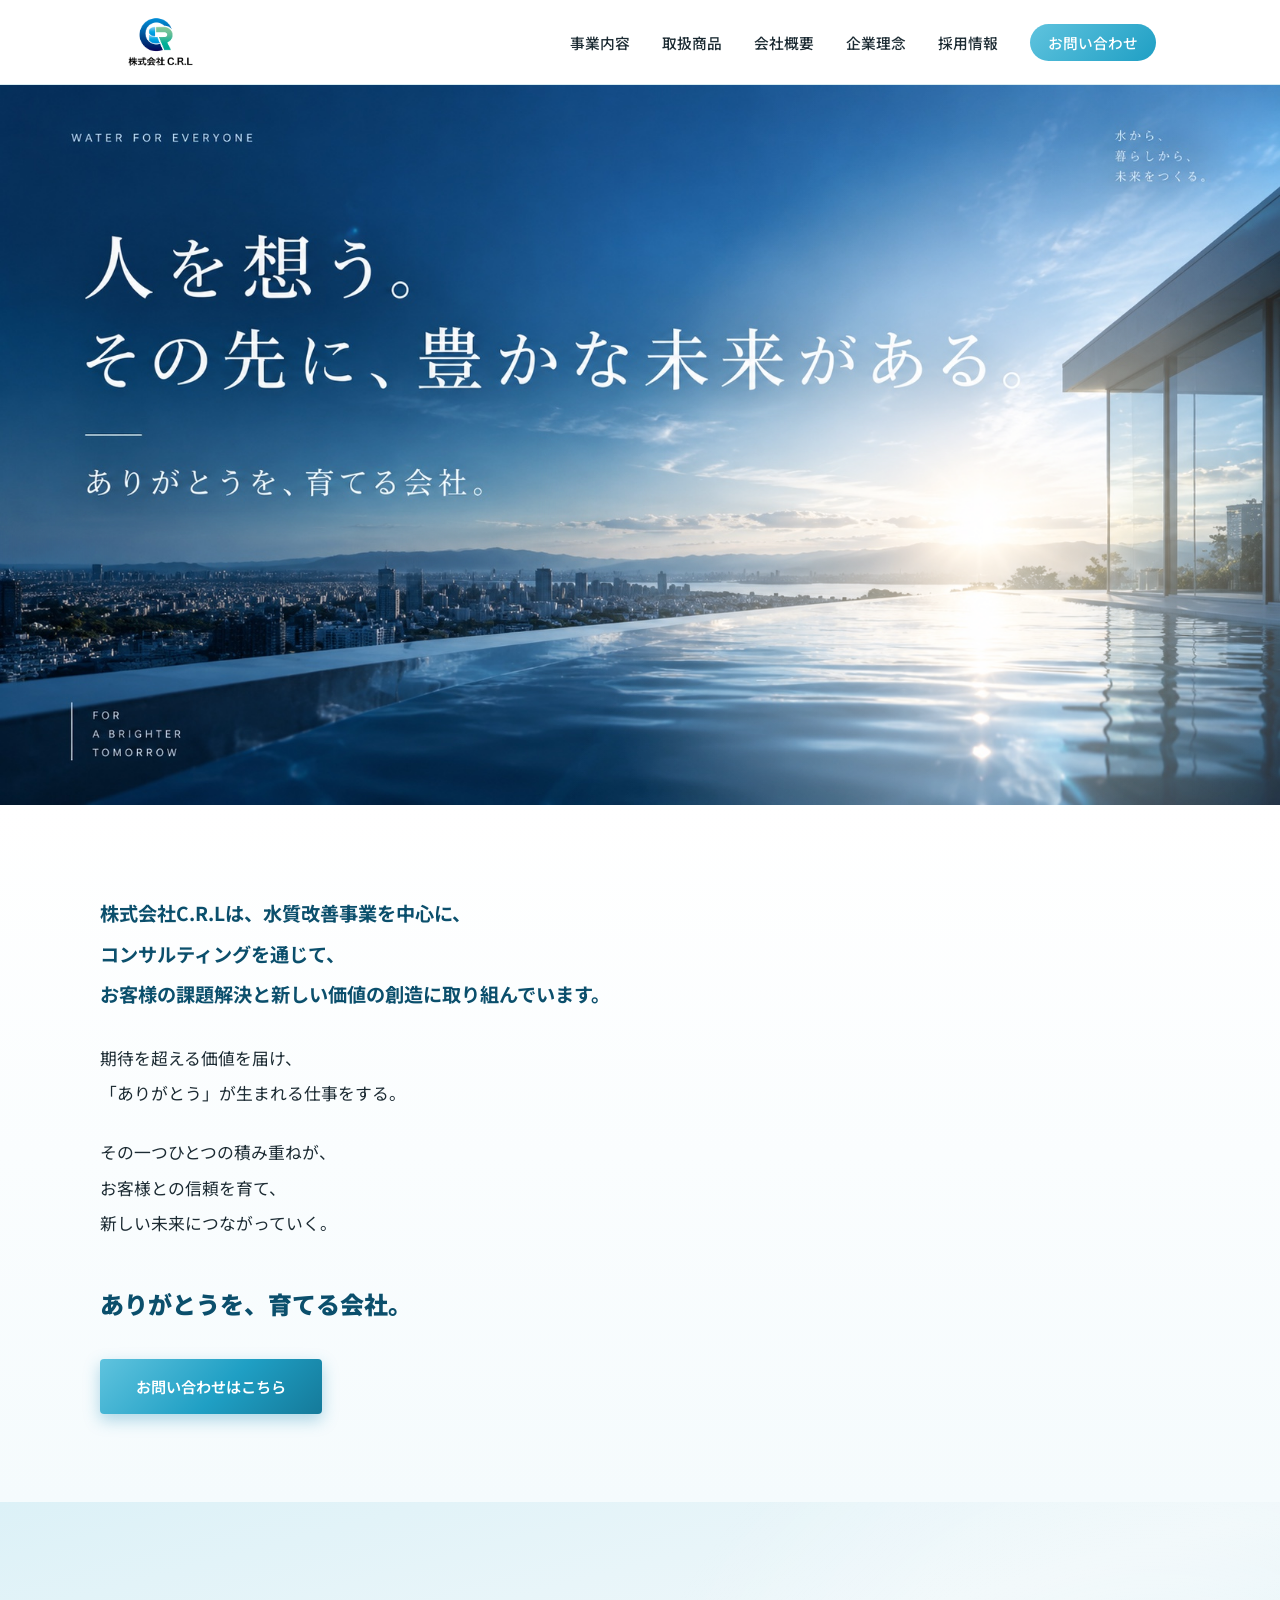
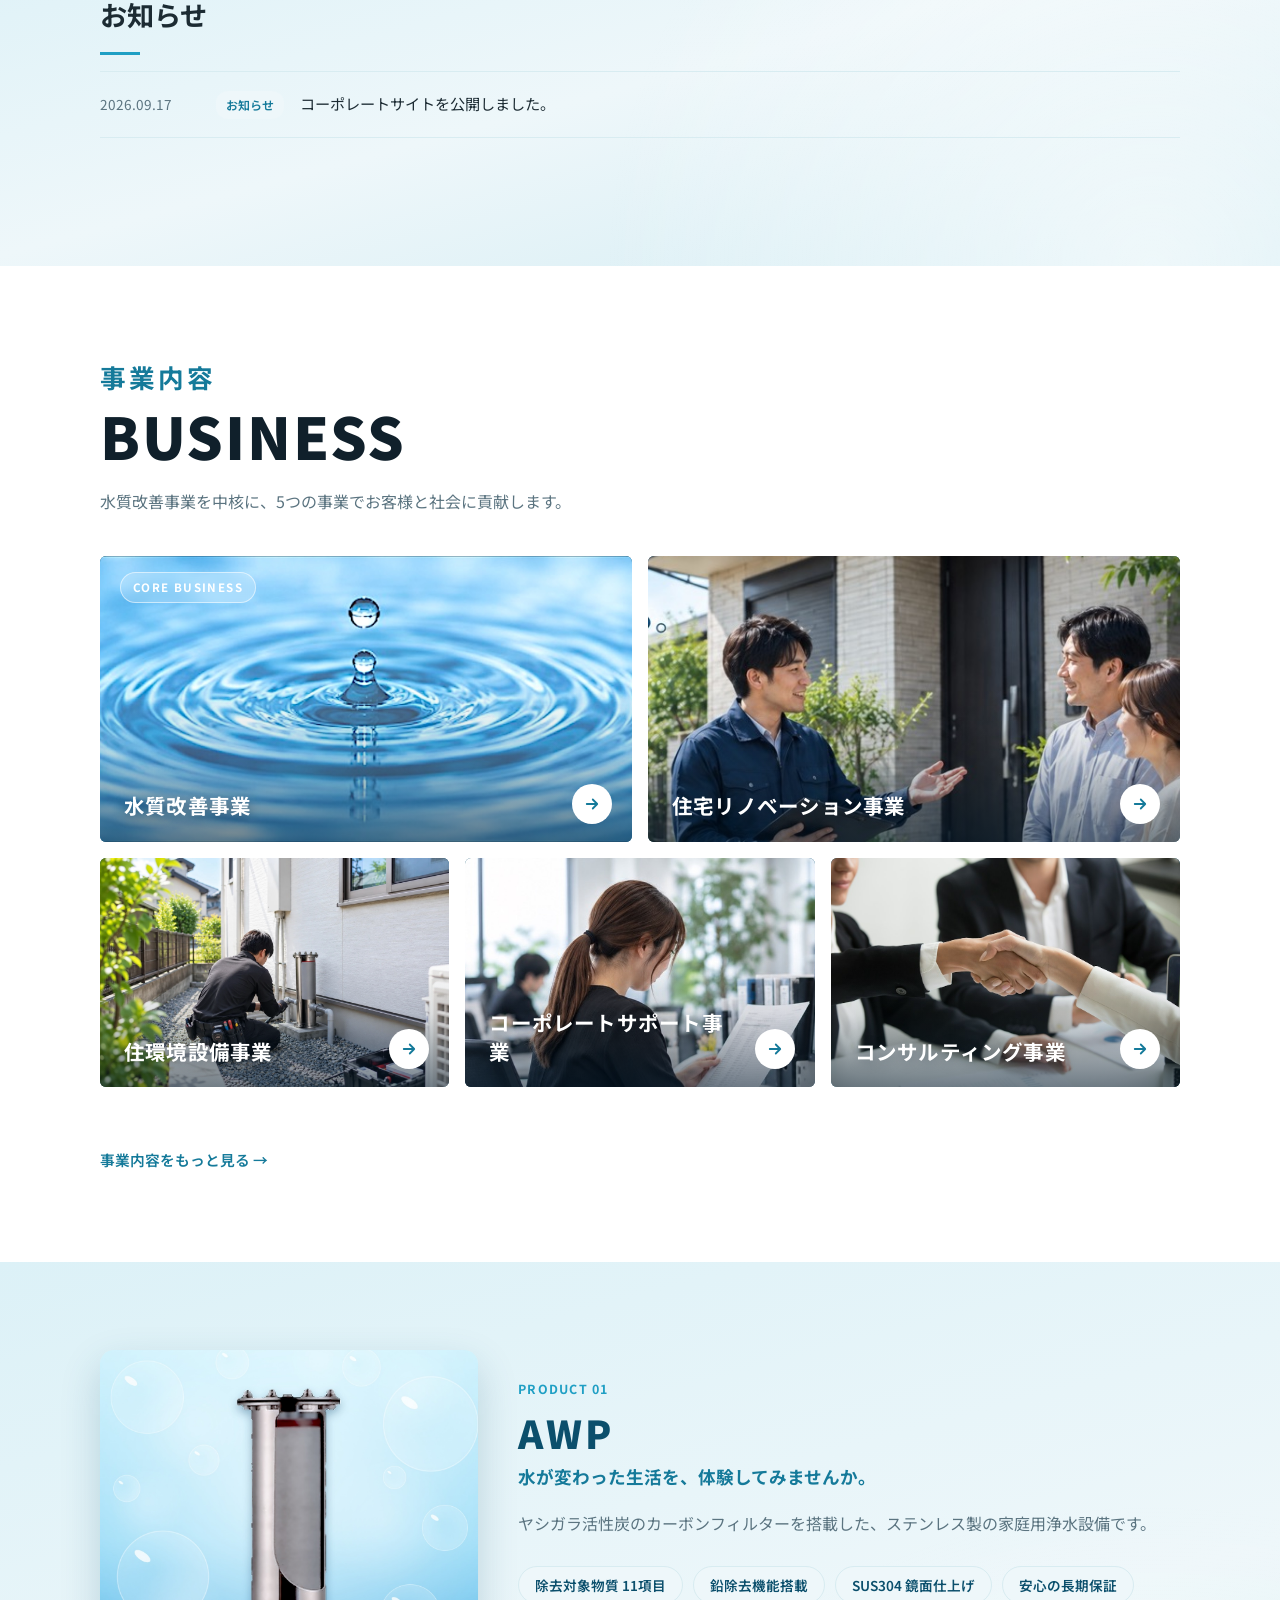
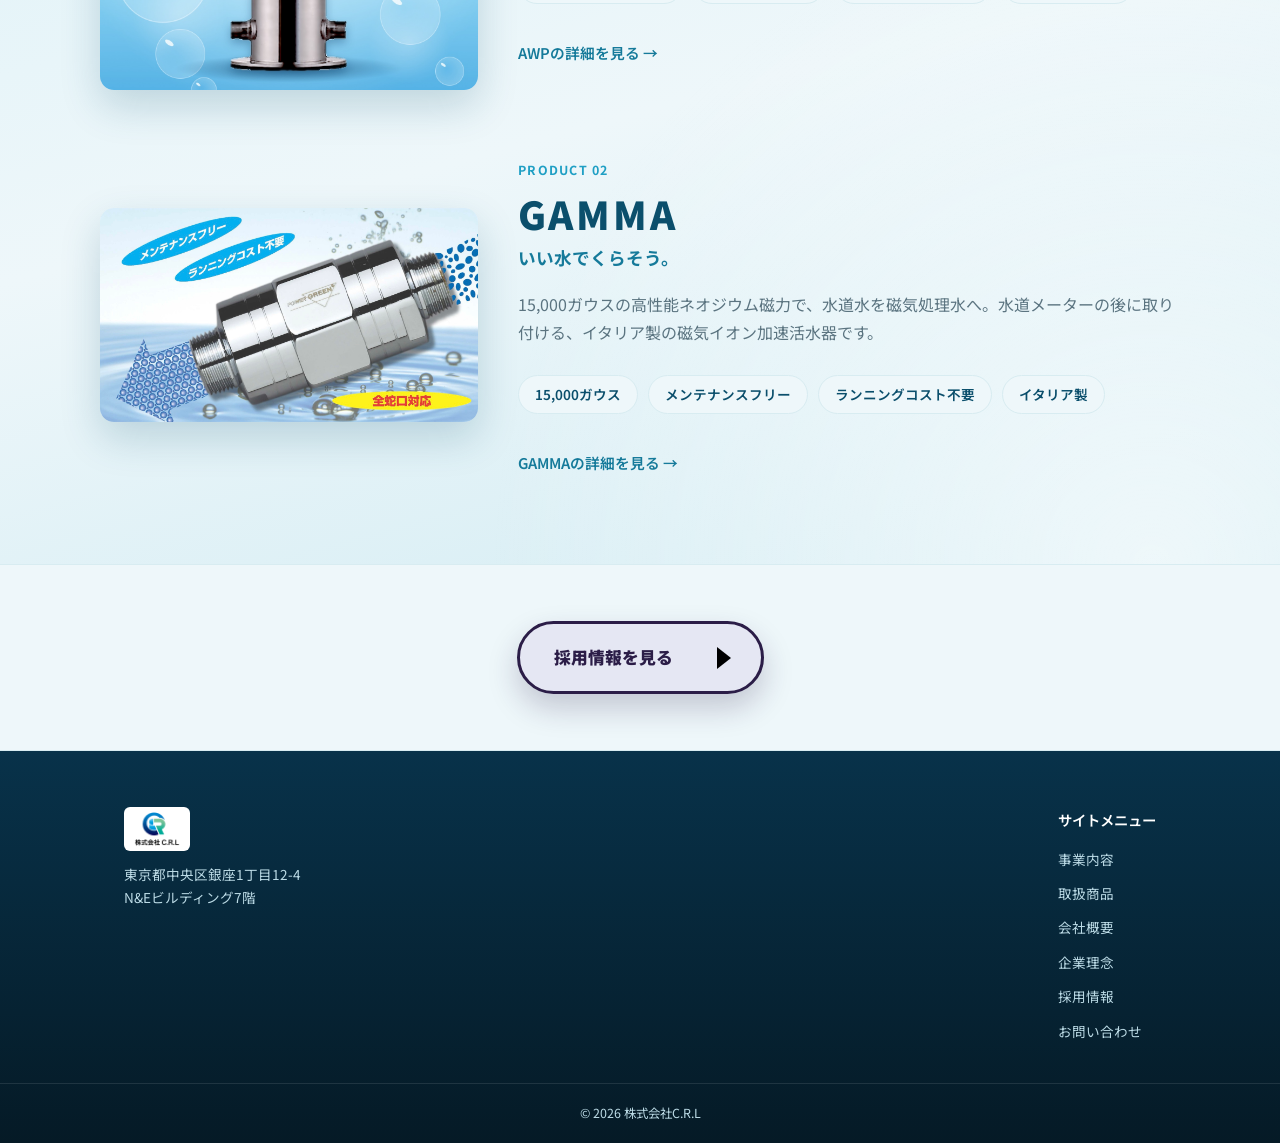
==== commit 623a4444: "トップ(スマホ): 写真を全画面表示し、ロゴとメニューを写真に重ねる Co-Authored-By: Claude Opus 5.5 <noreply@anthropic.com>" ====
--- a/index.html
+++ b/index.html
@@ -8,14 +8,14 @@
 <link rel="icon" href="favicon.svg" type="image/svg+xml">
 <link rel="preconnect" href="https://fonts.googleapis.com">
 <link rel="preconnect" href="https://fonts.gstatic.com" crossorigin>
-<link href="https://fonts.googleapis.com/css2?family=Noto+Sans+JP:wght@400;500;700;900&display=swap" rel="stylesheet">
-<link rel="stylesheet" href="style.css?v=20260923f">
+<link href="https://fonts.googleapis.com/css2?family=Noto+Sans+JP:wght@400;500;700;900&family=Noto+Serif+JP:wght@400;500&display=swap" rel="stylesheet">
+<link rel="stylesheet" href="style.css?v=20260923m">
 </head>
-<body>
+<body class="home">
 
 <header class="site-header">
   <div class="header-inner">
-    <a href="index.html" class="logo"><img src="images/logo.png" class="logo-full" alt="株式会社C.R.L"></a>
+    <a href="index.html" class="logo"><img src="images/logo.png" class="logo-full logo-dark" alt="株式会社C.R.L"><img src="images/logo-light.png" class="logo-full logo-light" alt="" aria-hidden="true"></a>
     <nav class="main-nav">
       <button class="nav-toggle" aria-label="メニューを開く" aria-expanded="false">
         <span></span><span></span><span></span>
@@ -188,6 +188,6 @@
   </div>
 </footer>
 
-<script src="script.js?v=20260923f"></script>
+<script src="script.js?v=20260923m"></script>
 </body>
 </html>
--- a/style.css
+++ b/style.css
@@ -3587,3 +3587,39 @@
   }
   .hero-live .hero-scroll { display: flex; right: 32px; bottom: 32px; }
 }
+
+/* Hero (phone): fill the first screen with the photo, copy on top in a serif face like the PC image */
+@media (max-width: 768px) {
+  .hero-live { aspect-ratio: auto; min-height: 0; height: max(520px, calc(100svh - 85px)); padding: clamp(48px, 9svh, 96px) 24px 0; align-items: flex-start; }
+  .hero-live .hero-photo-img { background-image: url("images/crl-hero-clean.jpg"); background-size: cover; background-position: 88% center; }
+  .hero-live .hero-cover, .hero-live .hero-sky { display: none; }
+  .hero-live .hero-shade { display: block; background: linear-gradient(180deg, rgba(4, 30, 70, 0.5) 0%, rgba(4, 30, 70, 0.15) 45%, rgba(4, 30, 70, 0) 60%, rgba(4, 30, 70, 0.25) 100%); }
+  .hero-live .hero-inner-live { position: relative; width: 100%; height: auto; margin: 0; overflow: visible; clip: auto; white-space: normal; }
+  .hero-live .hero-eyebrow { font-size: 0.66rem; letter-spacing: 0.32em; margin-bottom: 26px; }
+  .hero h1.hero-title.hero-title-2 { font-family: "Noto Serif JP", serif; font-weight: 500; font-size: clamp(1.1rem, 5.6vw, 2rem); line-height: 1.7; letter-spacing: 0.05em; }
+  .hero-live .hero-catch { font-family: "Noto Serif JP", serif; font-weight: 400; font-size: clamp(0.92rem, 4.2vw, 1.1rem); letter-spacing: 0.12em; margin-top: 26px; padding-top: 22px; position: relative; }
+  .hero-live .hero-catch::before { content: ""; position: absolute; left: 0; top: 0; width: 40px; height: 1px; background: rgba(255, 255, 255, 0.8); }
+  .hero-live .hero-scroll { display: flex; left: 50%; right: auto; bottom: 22px; transform: translateX(-50%); }
+}
+
+.logo-light { display: none; }
+
+/* Home (phone): header floats over the hero photo, turns solid after the photo */
+@media (max-width: 768px) {
+  .home .site-header { position: fixed; left: 0; right: 0; background: transparent; border-bottom-color: transparent; backdrop-filter: none; transition: background 0.3s ease, border-color 0.3s ease; }
+  .home .site-header .logo-dark { display: none; }
+  .home .site-header .logo-light { display: block; }
+  .home .site-header .nav-toggle span { background: #fff; transition: background 0.3s ease; }
+  .home .site-header.is-solid,
+  .home .site-header:has(.nav-list.open) { background: rgba(255, 255, 255, 0.95); border-bottom-color: var(--color-border); backdrop-filter: blur(6px); }
+  .home .site-header.is-solid .logo-dark,
+  .home .site-header:has(.nav-list.open) .logo-dark { display: block; }
+  .home .site-header.is-solid .logo-light,
+  .home .site-header:has(.nav-list.open) .logo-light { display: none; }
+  .home .site-header.is-solid .nav-toggle span,
+  .home .site-header:has(.nav-list.open) .nav-toggle span { background: var(--color-text); }
+  .home .site-header .nav-list { transition: max-height 0.25s ease, visibility 0s linear 0s; }
+  .home .site-header .nav-list:not(.open) { visibility: hidden; transition: max-height 0.25s ease, visibility 0s linear 0.25s; }
+  .home .hero-live { height: max(560px, 100svh); padding-top: calc(85px + clamp(40px, 8svh, 88px)); }
+  .home .hero-live .hero-shade { background: linear-gradient(180deg, rgba(4, 30, 70, 0.6) 0%, rgba(4, 30, 70, 0.2) 40%, rgba(4, 30, 70, 0) 60%, rgba(4, 30, 70, 0.25) 100%); }
+}
